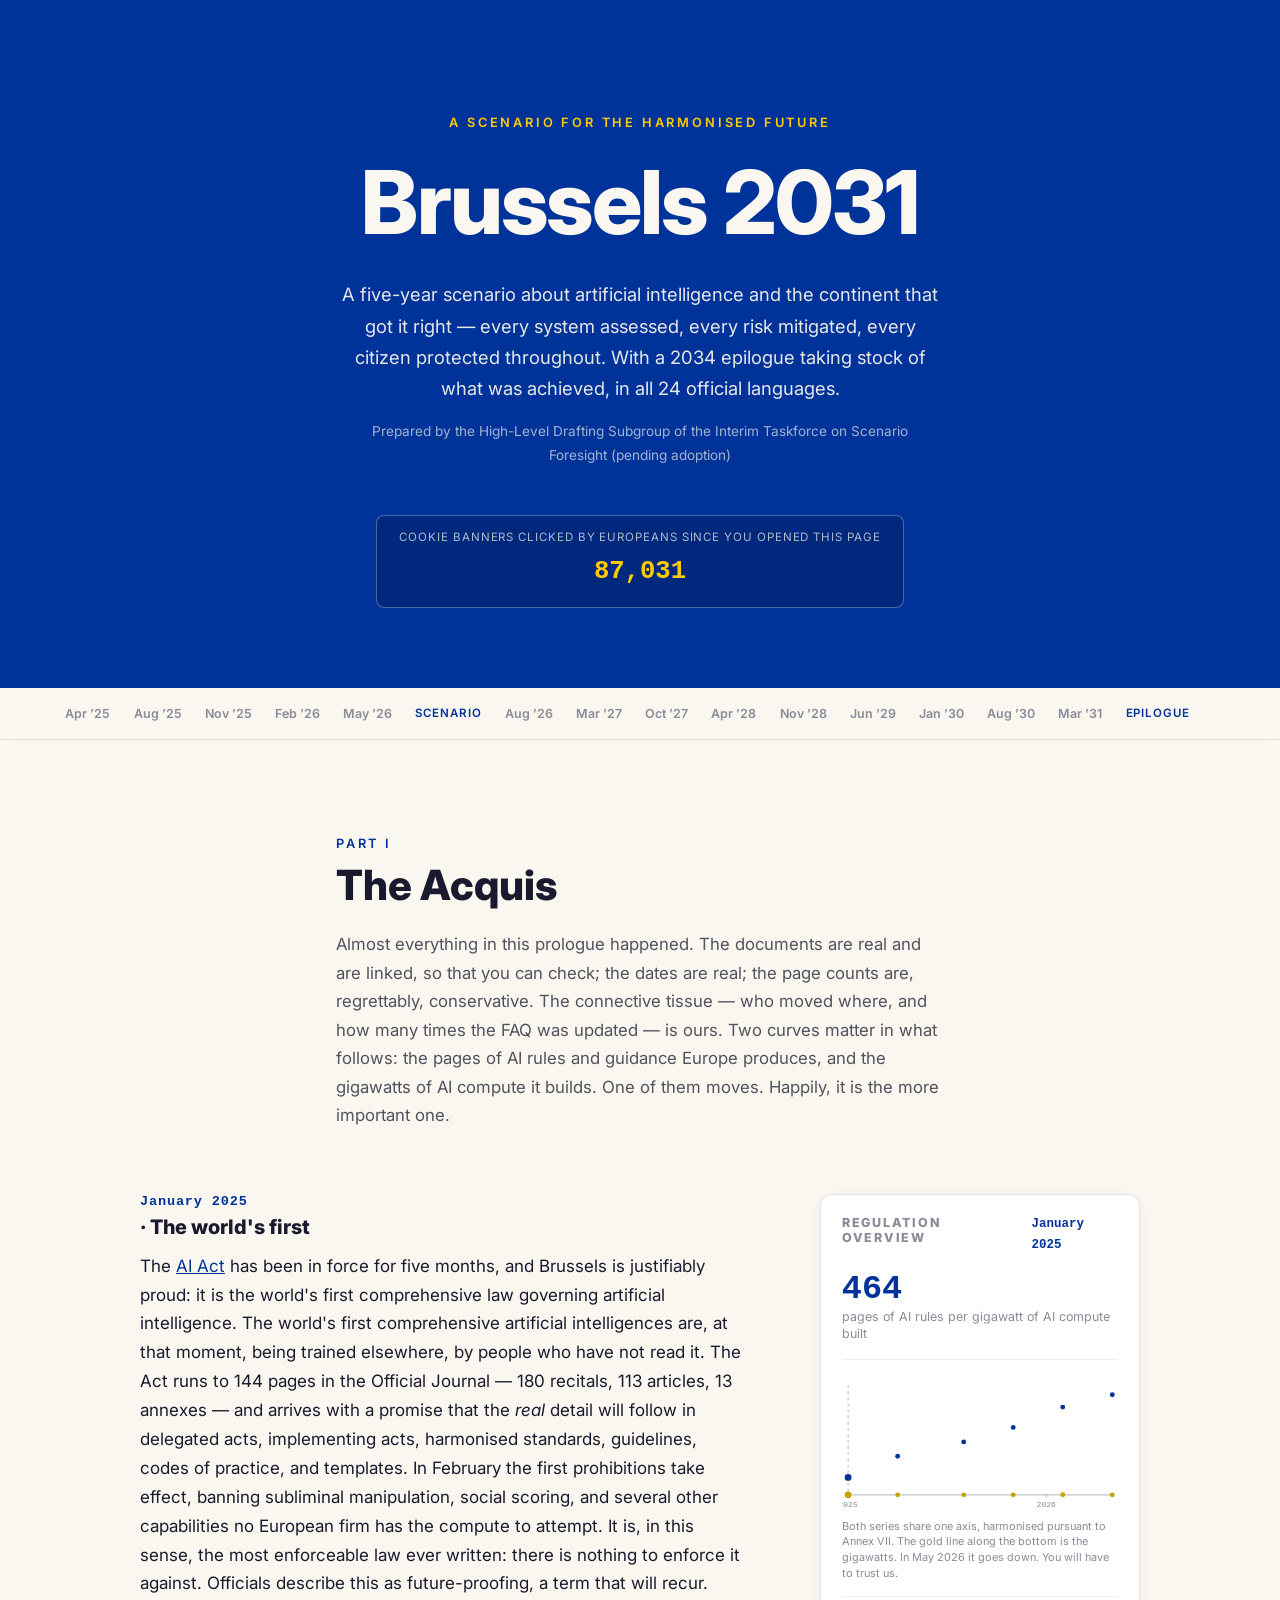
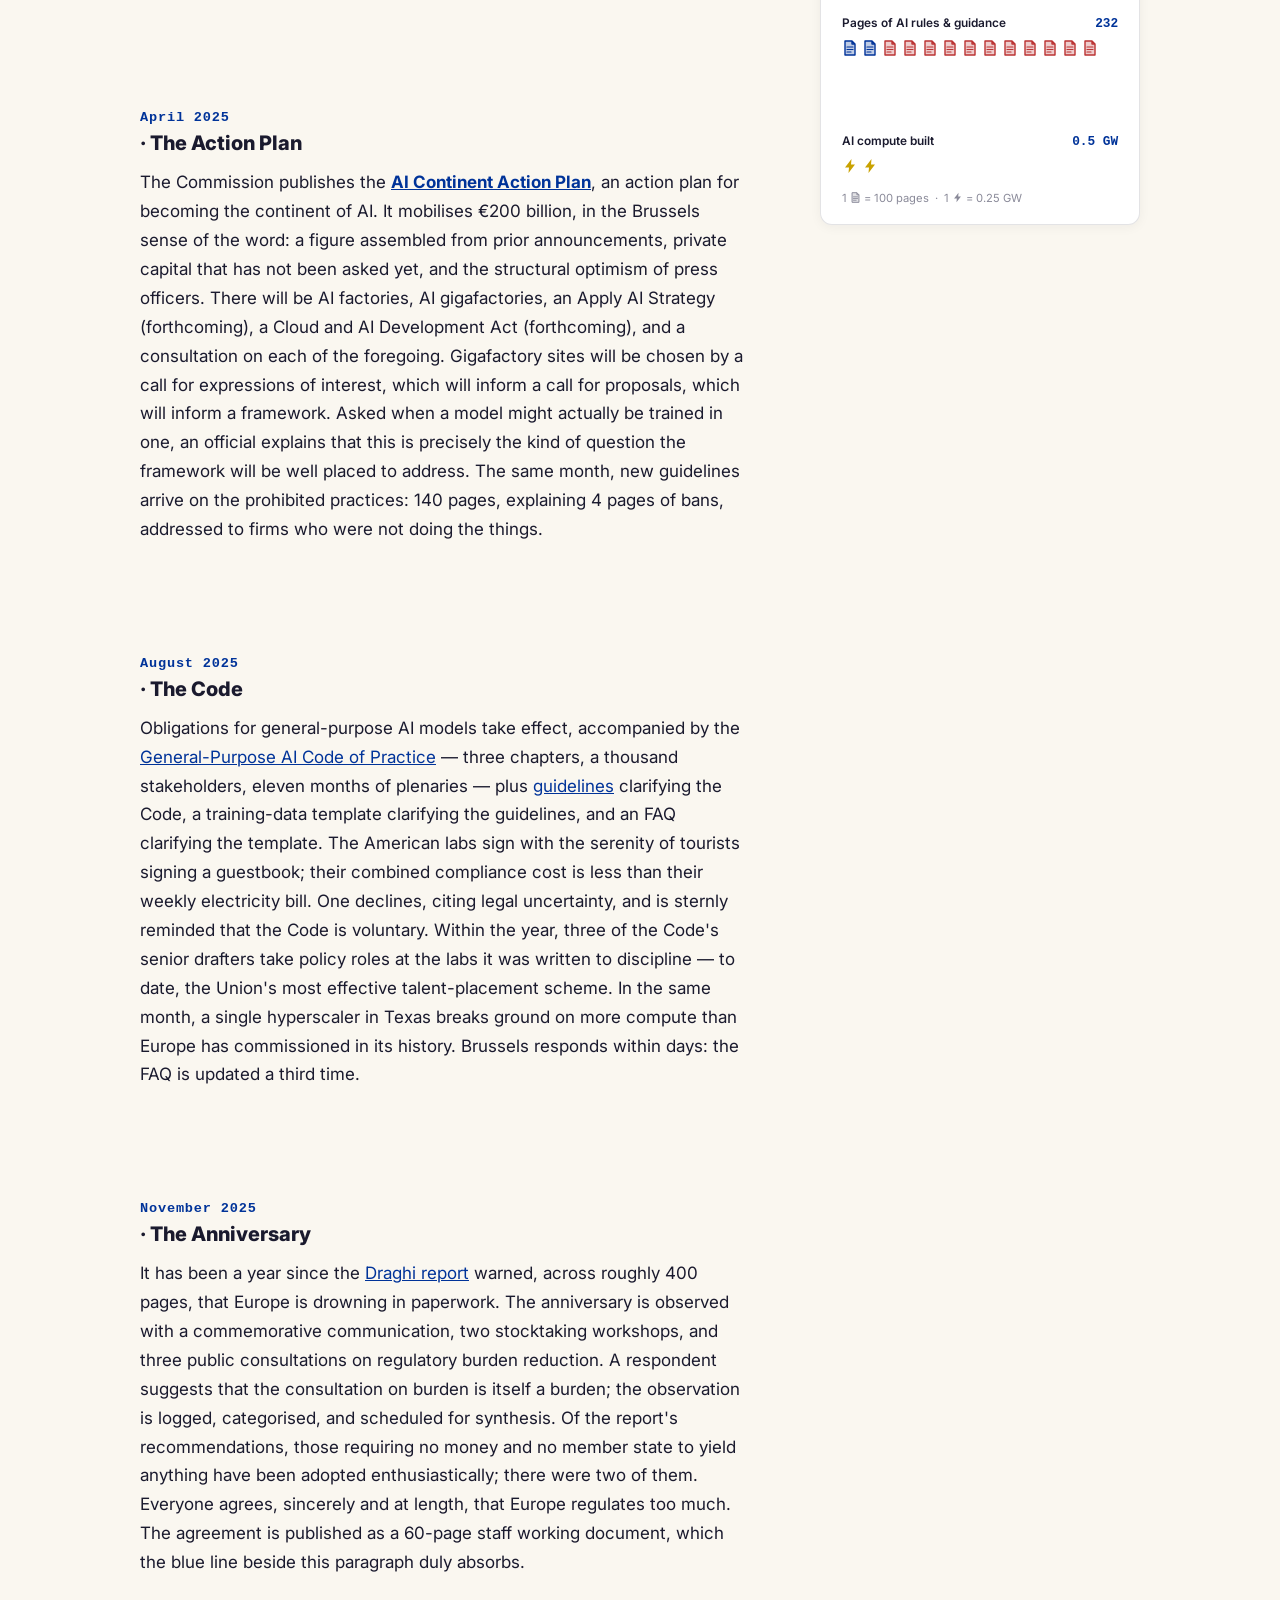
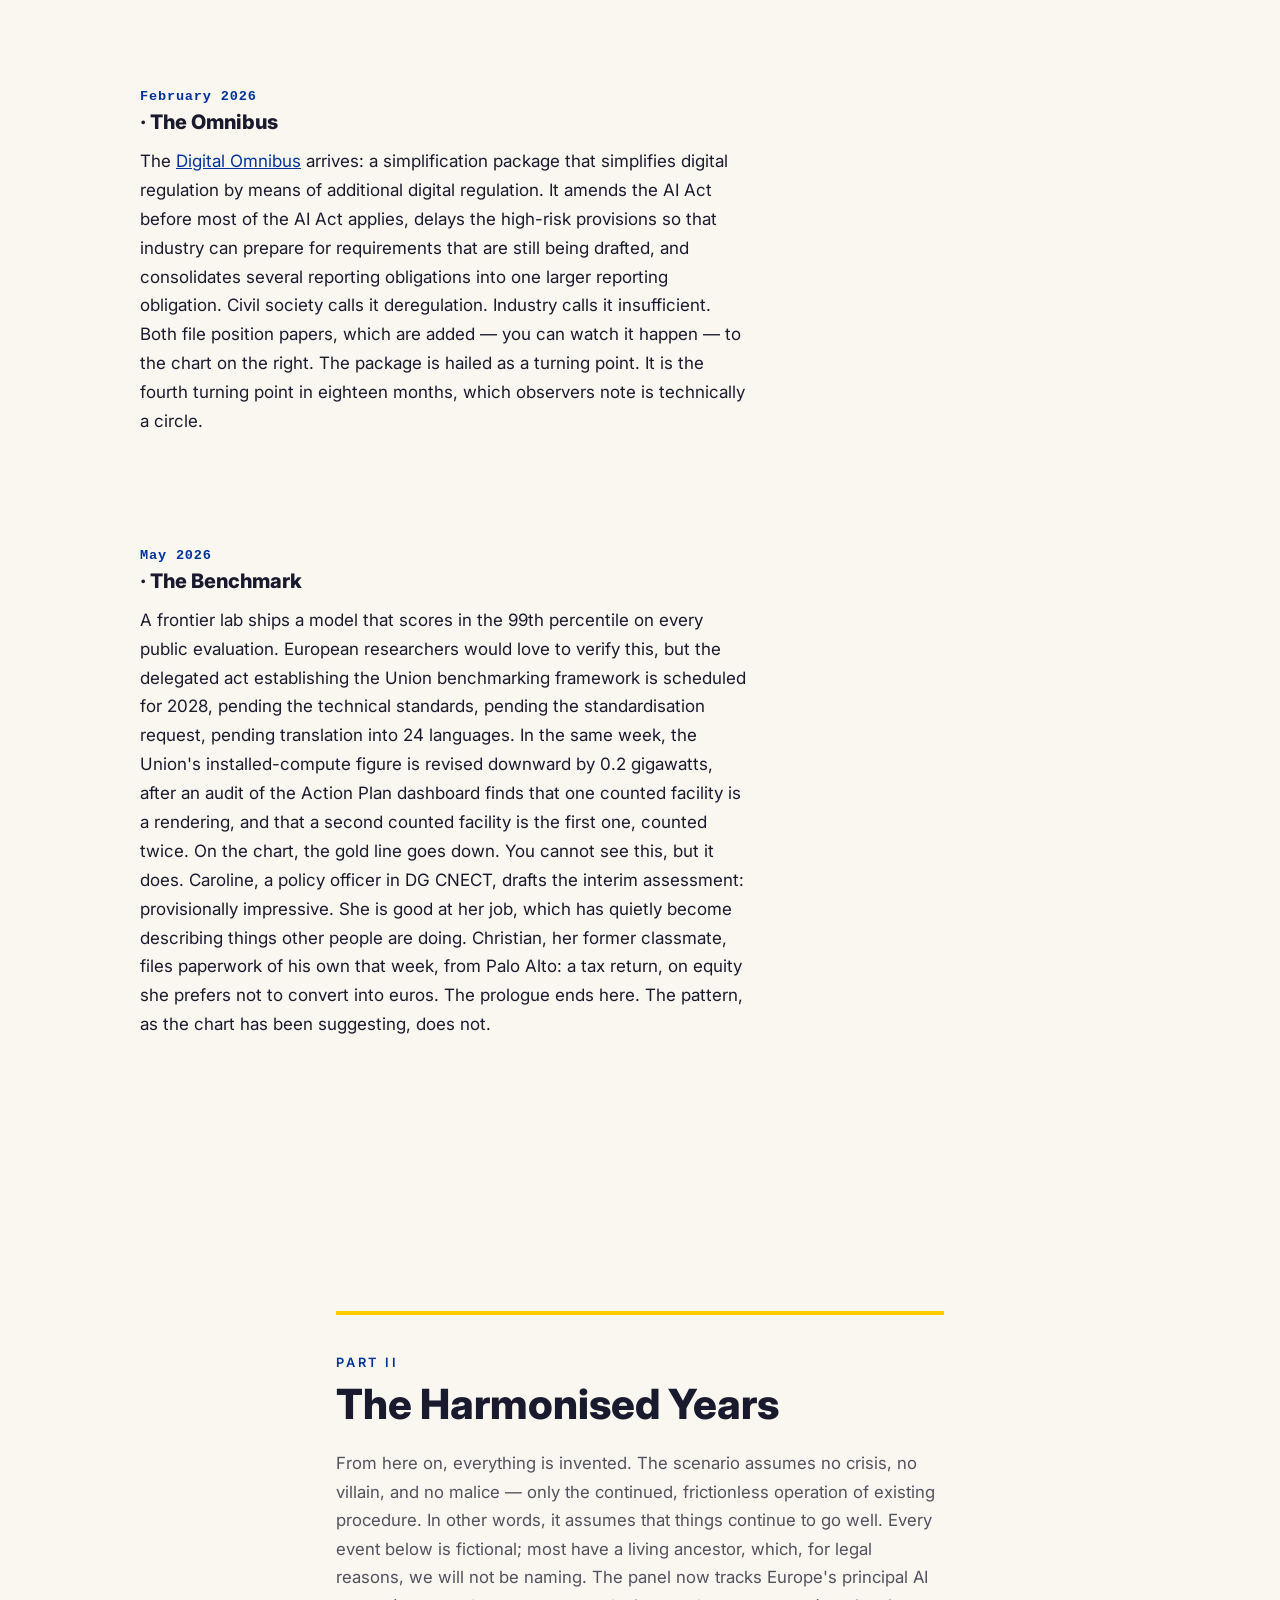
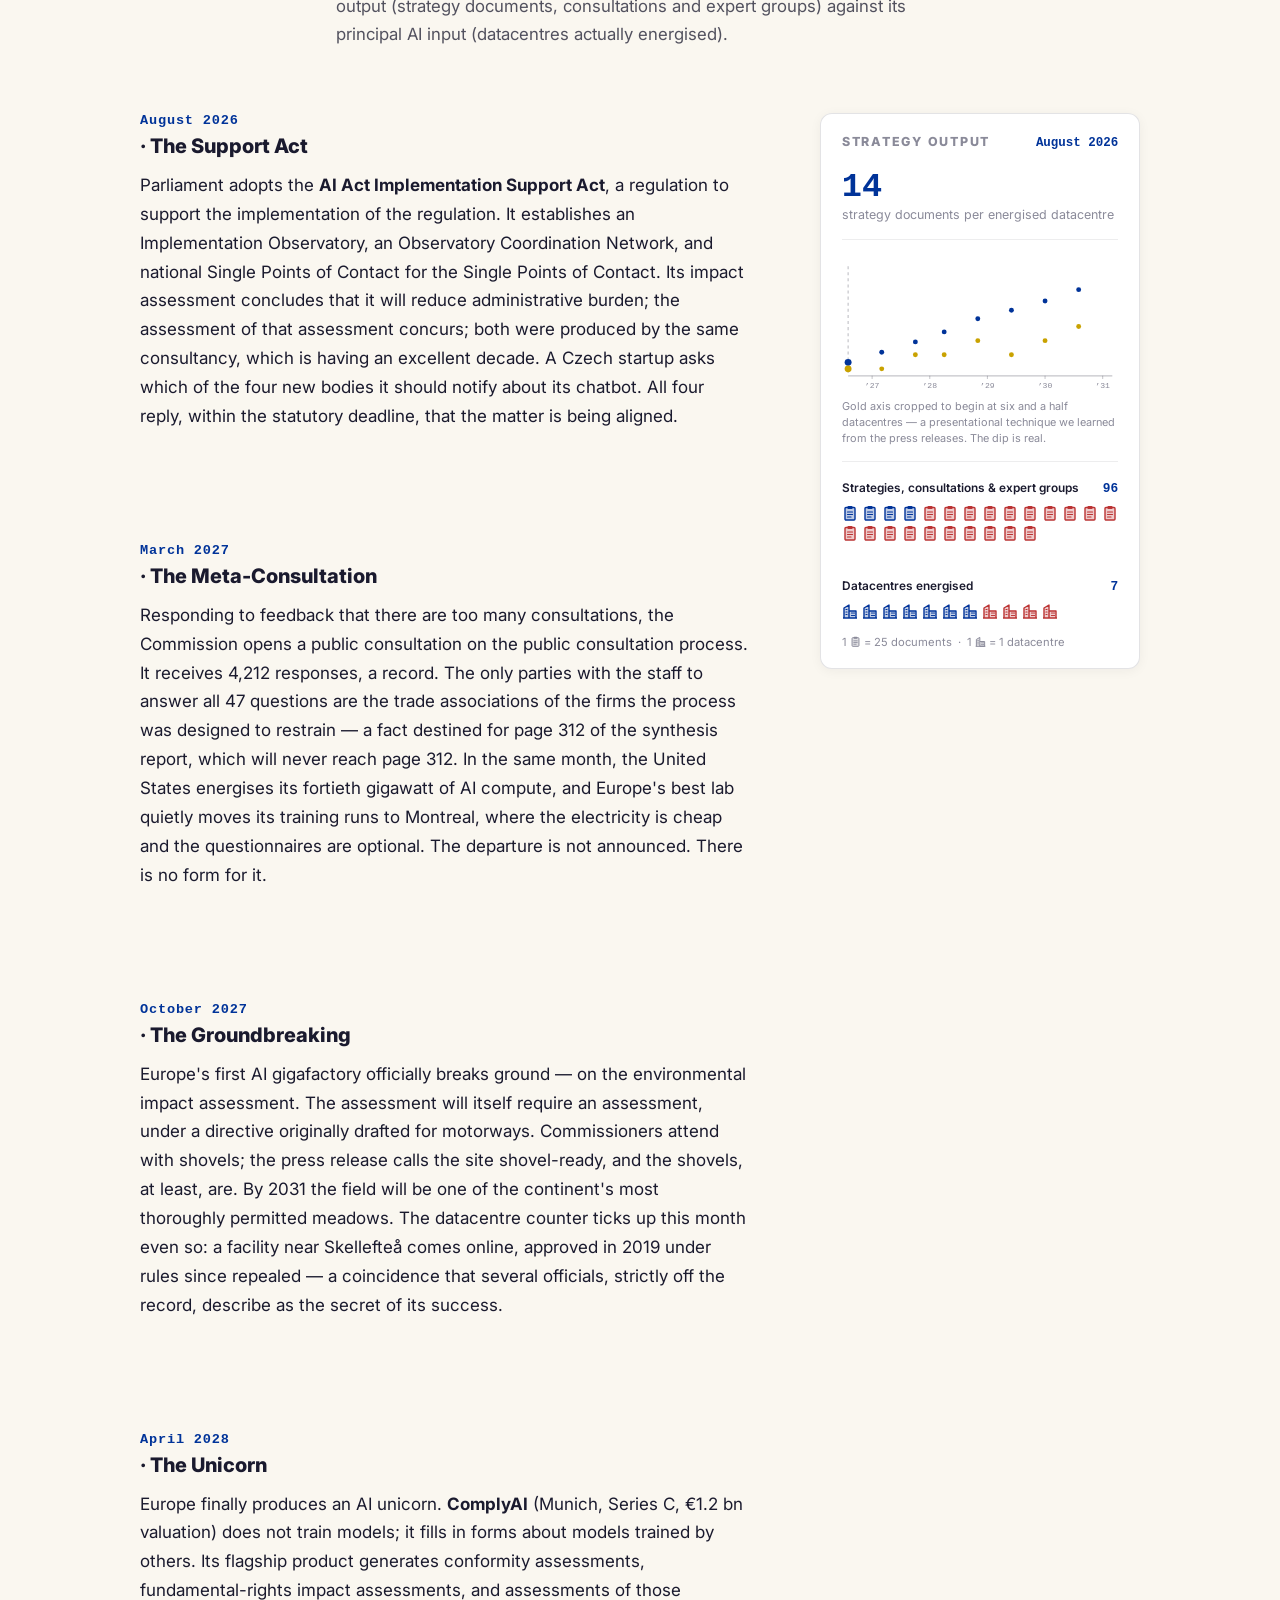
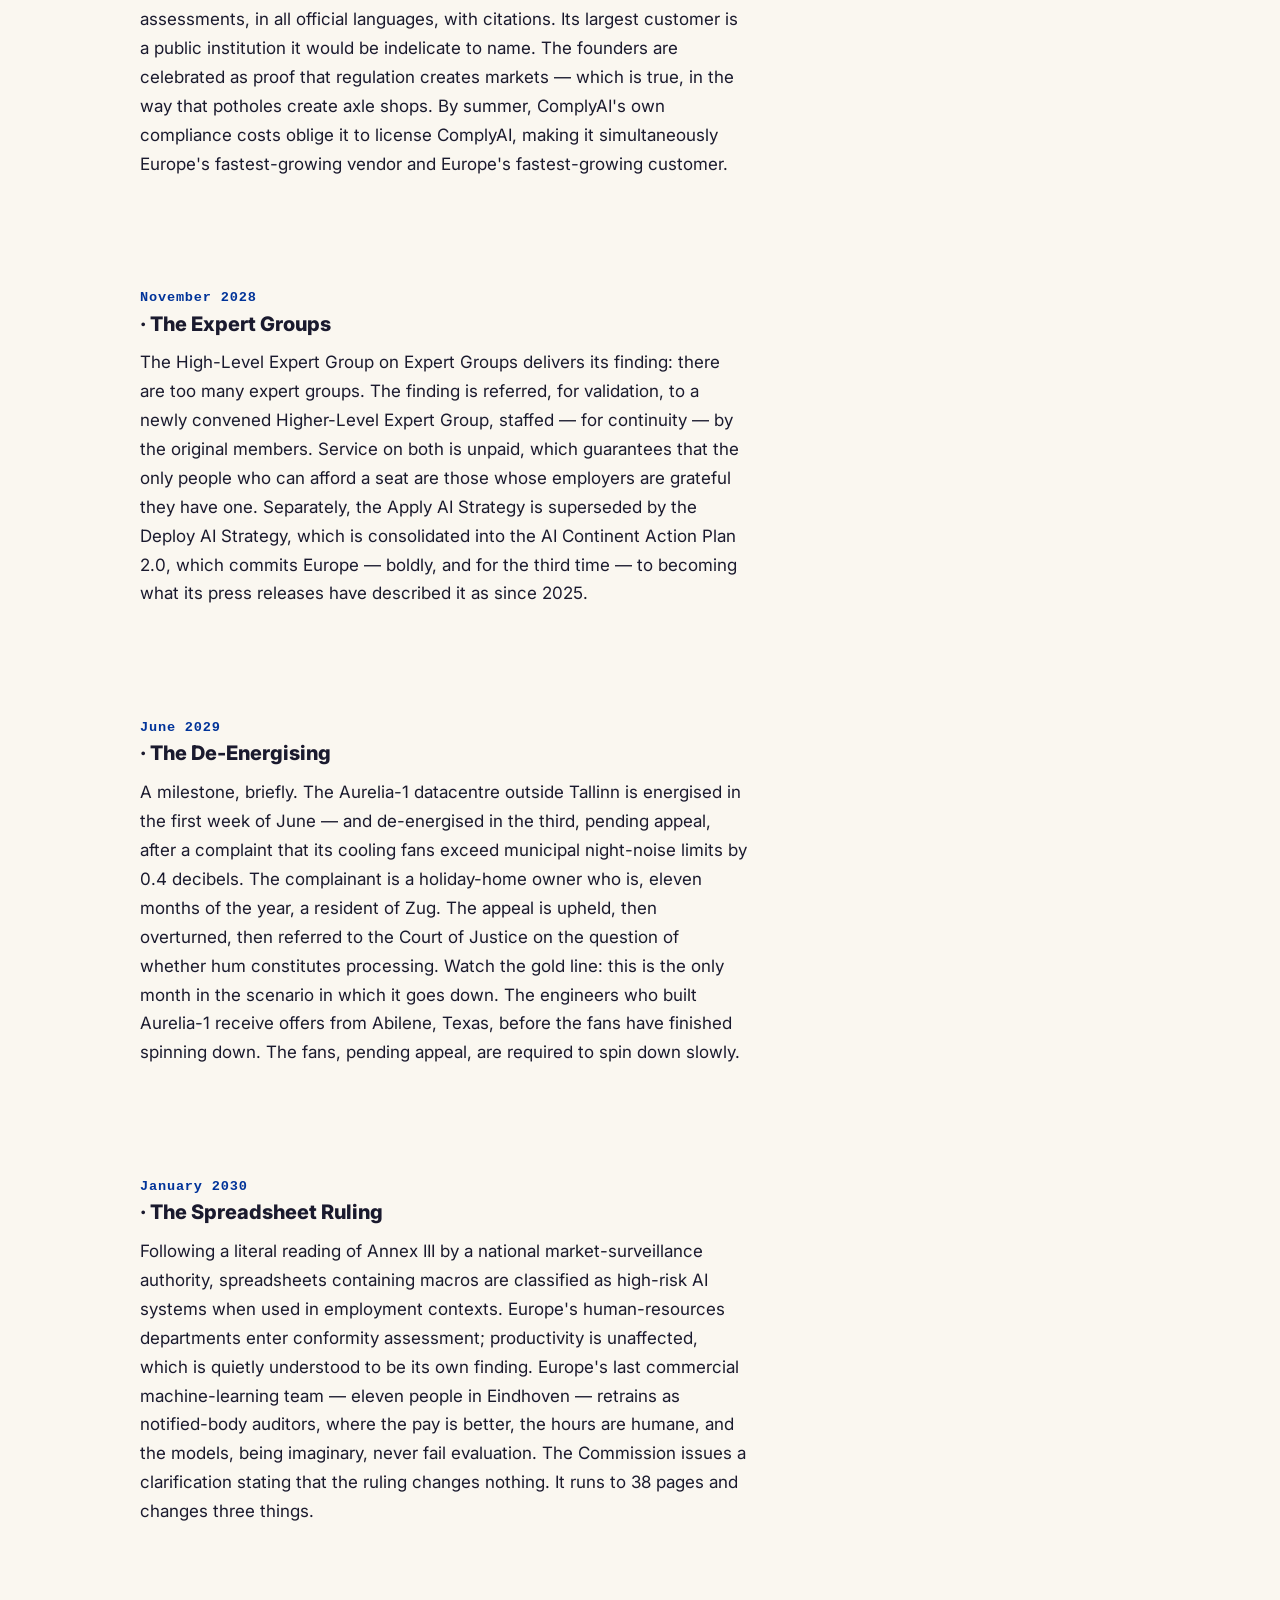
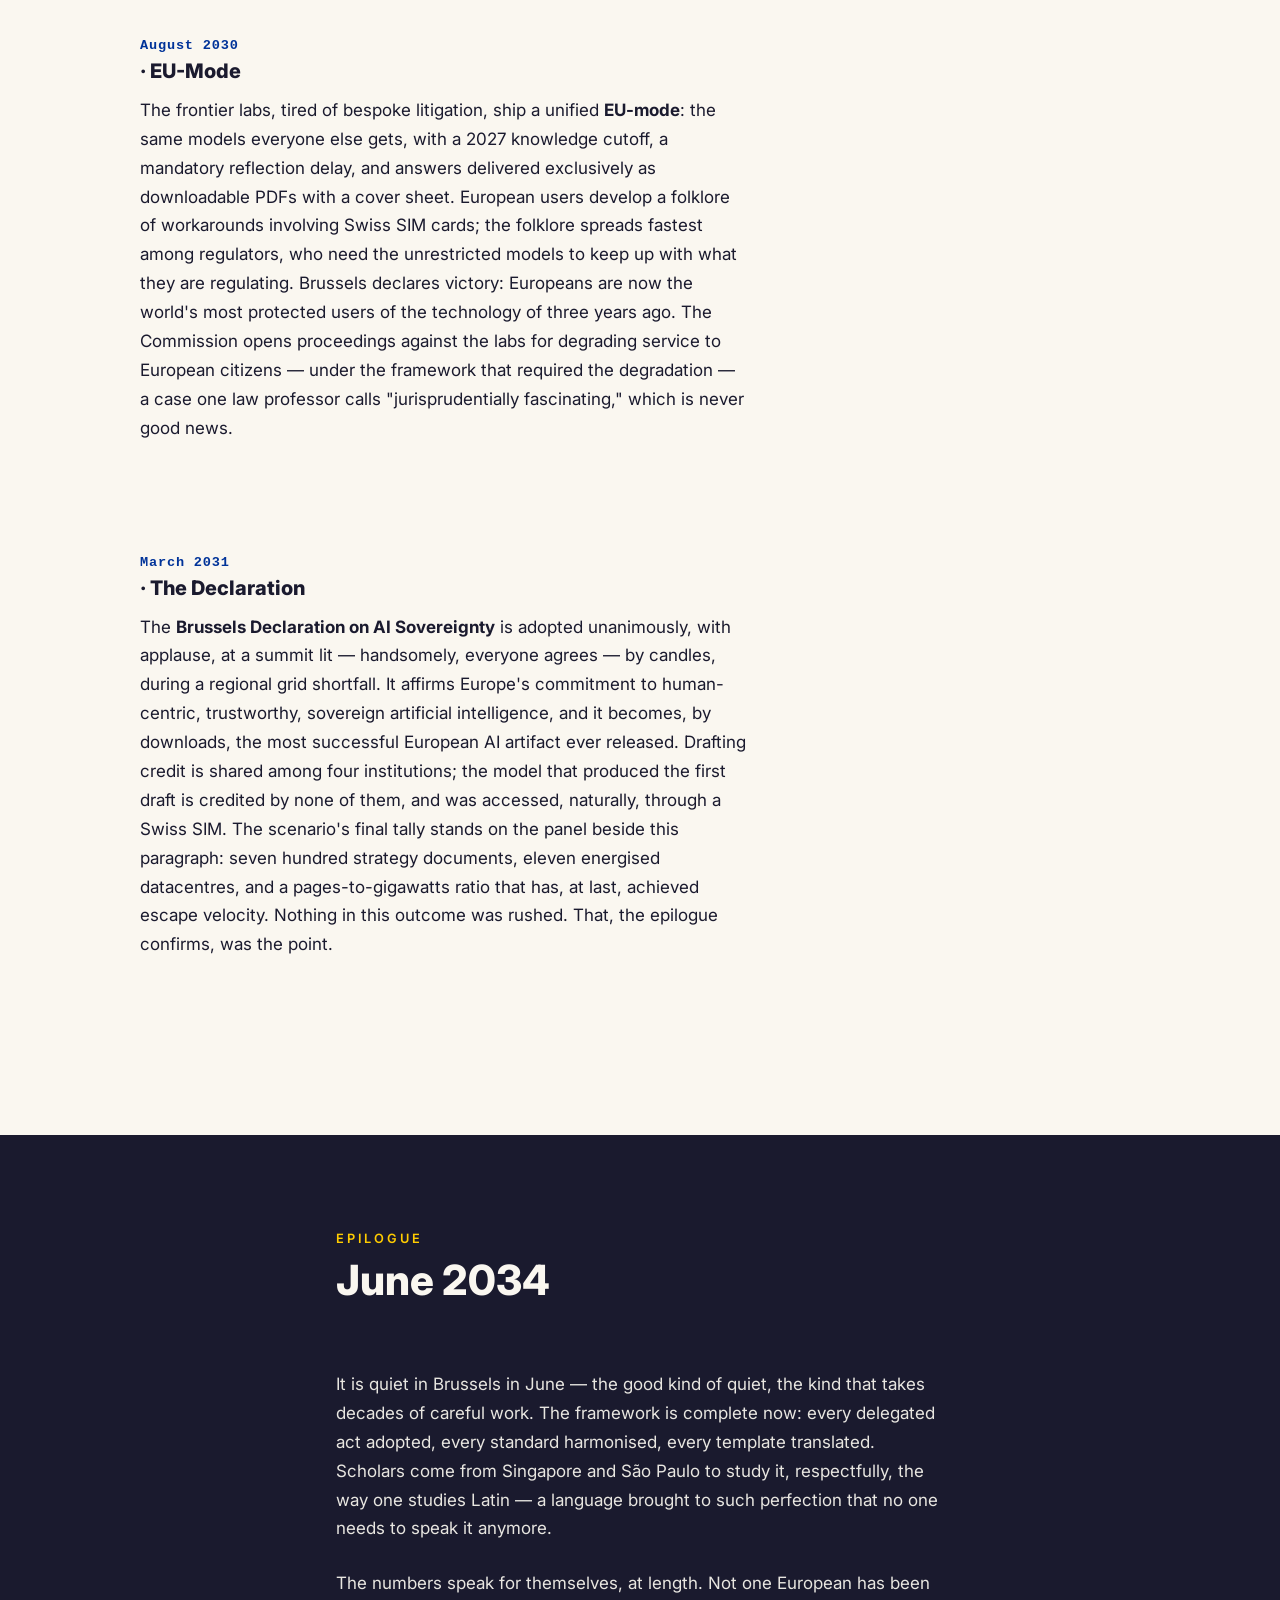
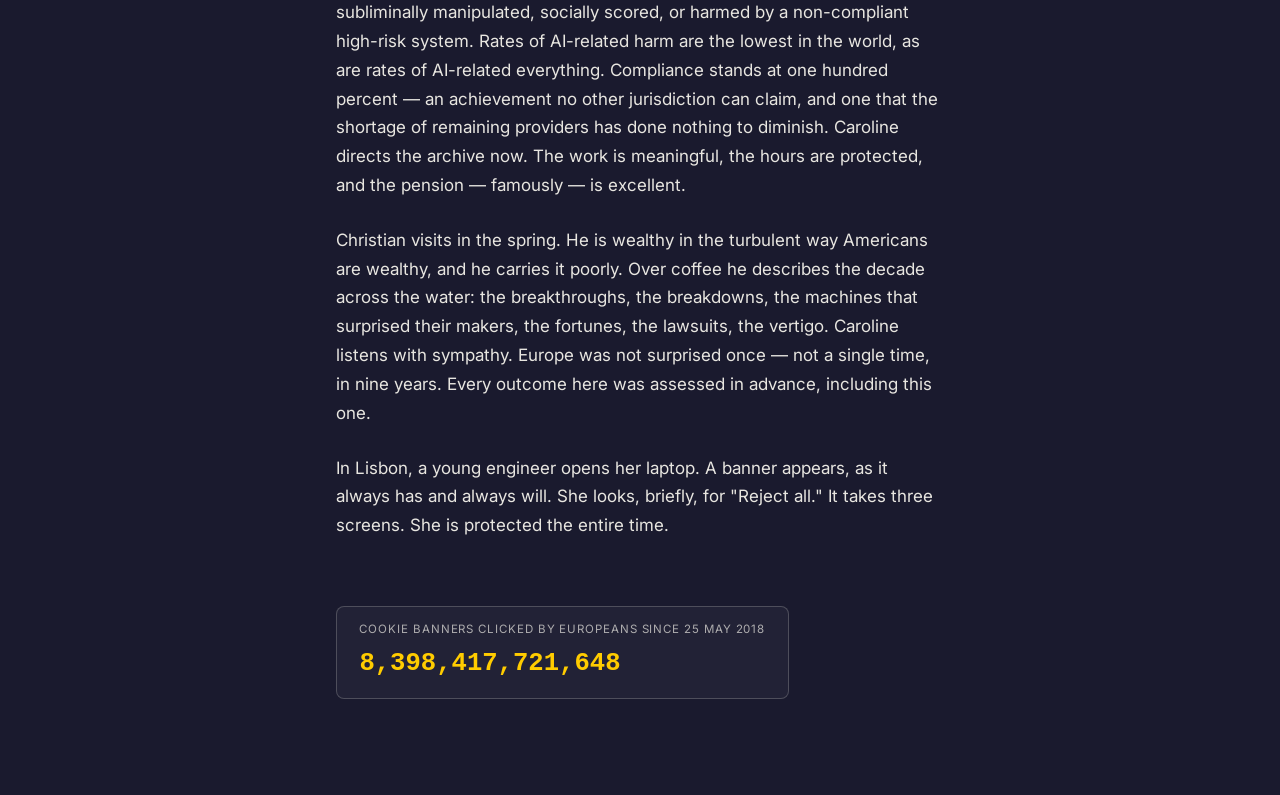
==== index.html @ 76311b8e "Brussels 2031: satirical scrollytelling parody of europe2031.ai Original parody essay with scroll-dr" ====
<!DOCTYPE html>
<html lang="en">
<head>
<meta charset="utf-8">
<meta name="viewport" content="width=device-width, initial-scale=1">
<title>Brussels 2031 — What getting AI thoroughly documented means for us</title>
<meta name="description" content="A five-year scenario in which Europe gets artificial intelligence exactly right. A parody.">
<link rel="preconnect" href="https://fonts.googleapis.com">
<link rel="preconnect" href="https://fonts.gstatic.com" crossorigin>
<link href="https://fonts.googleapis.com/css2?family=Inter:wght@400;600;800&display=swap" rel="stylesheet">
<link rel="stylesheet" href="style.css">
<script defer src="main.js"></script>
</head>
<body>

<!-- ====================== HERO ====================== -->
<header class="hero" id="top">
  <p class="kicker">A scenario for the harmonised future</p>
  <h1>Brussels&nbsp;2031</h1>
  <p class="dek">
    A five-year scenario about artificial intelligence and the continent that got
    it right — every system assessed, every risk mitigated, every citizen protected
    throughout. With a 2034 epilogue taking stock of what was achieved, in all 24
    official languages.
  </p>
  <p class="byline">Prepared by the High-Level Drafting Subgroup of the Interim Taskforce on Scenario Foresight (pending adoption)</p>
  <div class="ticker" role="note">
    <span class="ticker-label">Cookie banners clicked by Europeans since you opened this page</span>
    <span class="ticker-value" id="ticker-live">0</span>
  </div>
</header>

<!-- ====================== CHAPTER NAV ====================== -->
<nav class="chapter-nav" id="chapter-nav" aria-label="Chapters">
  <div class="chapter-nav-inner">
    <a href="#prologue" class="nav-part">Prologue</a>
    <a href="#jan-2025">Jan ’25</a>
    <a href="#apr-2025">Apr ’25</a>
    <a href="#aug-2025">Aug ’25</a>
    <a href="#nov-2025">Nov ’25</a>
    <a href="#feb-2026">Feb ’26</a>
    <a href="#may-2026">May ’26</a>
    <a href="#scenario" class="nav-part">Scenario</a>
    <a href="#aug-2026">Aug ’26</a>
    <a href="#mar-2027">Mar ’27</a>
    <a href="#oct-2027">Oct ’27</a>
    <a href="#apr-2028">Apr ’28</a>
    <a href="#nov-2028">Nov ’28</a>
    <a href="#jun-2029">Jun ’29</a>
    <a href="#jan-2030">Jan ’30</a>
    <a href="#aug-2030">Aug ’30</a>
    <a href="#mar-2031">Mar ’31</a>
    <a href="#epilogue" class="nav-part">Epilogue</a>
  </div>
</nav>

<main>

<!-- ====================== PROLOGUE ====================== -->
<section id="prologue" class="part">
  <header class="part-head">
    <h2><span class="part-num">Part I</span> The Acquis</h2>
    <p class="part-intro">
      Almost everything in this prologue happened. The documents are real and are
      linked, so that you can check; the dates are real; the page counts are,
      regrettably, conservative. The connective tissue — who moved where, and how
      many times the FAQ was updated — is ours. Two curves matter in what follows:
      the pages of AI rules and guidance Europe produces, and the gigawatts of AI
      compute it builds. One of them moves. Happily, it is the more important one.
    </p>
  </header>

  <div class="scrolly">
    <div class="scrolly-text">

      <article class="chapter" id="jan-2025" data-date="2025-01">
        <h3><time datetime="2025-01">January 2025</time> · The world's first</h3>
        <p>
          The <a href="https://eur-lex.europa.eu/eli/reg/2024/1689/oj/eng">AI Act</a>
          has been in force for five months, and Brussels is justifiably
          proud: it is the world's first comprehensive law governing artificial
          intelligence. The world's first comprehensive artificial intelligences are,
          at that moment, being trained elsewhere, by people who have not read it.
          The Act runs to 144 pages in the Official Journal — 180 recitals,
          113 articles, 13 annexes — and arrives with a promise that the
          <em>real</em> detail will follow in delegated acts, implementing acts,
          harmonised standards, guidelines, codes of practice, and templates. In
          February the first prohibitions take effect, banning subliminal
          manipulation, social scoring, and several other capabilities no European
          firm has the compute to attempt. It is, in this sense, the most enforceable
          law ever written: there is nothing to enforce it against. Officials
          describe this as future-proofing, a term that will recur.
        </p>
      </article>

      <article class="chapter" id="apr-2025" data-date="2025-04">
        <h3><time datetime="2025-04">April 2025</time> · The Action Plan</h3>
        <p>
          The Commission publishes the
          <strong><a href="https://commission.europa.eu/topics/competitiveness/ai-continent_en">AI Continent Action Plan</a></strong>,
          an action plan for becoming the continent of AI. It mobilises €200 billion,
          in the Brussels sense of the word: a figure assembled from prior
          announcements, private capital that has not been asked yet, and the
          structural optimism of press officers. There will be AI factories, AI
          gigafactories, an Apply AI Strategy (forthcoming), a Cloud and AI
          Development Act (forthcoming), and a consultation on each of the foregoing.
          Gigafactory sites will be chosen by a call for expressions of interest,
          which will inform a call for proposals, which will inform a framework.
          Asked when a model might actually be trained in one, an official explains
          that this is precisely the kind of question the framework will be well
          placed to address. The same month, new guidelines arrive on the prohibited
          practices: 140 pages, explaining 4 pages of bans, addressed to firms who
          were not doing the things.
        </p>
      </article>

      <article class="chapter" id="aug-2025" data-date="2025-08">
        <h3><time datetime="2025-08">August 2025</time> · The Code</h3>
        <p>
          Obligations for general-purpose AI models take effect, accompanied by the
          <a href="https://digital-strategy.ec.europa.eu/en/policies/contents-code-gpai">General-Purpose AI Code of Practice</a>
          — three chapters, a thousand stakeholders, eleven months of plenaries —
          plus <a href="https://digital-strategy.ec.europa.eu/en/policies/guidelines-gpai-providers">guidelines</a>
          clarifying the Code, a training-data template clarifying the guidelines,
          and an FAQ clarifying the template. The American labs sign with the serenity of
          tourists signing a guestbook; their combined compliance cost is less than
          their weekly electricity bill. One declines, citing legal uncertainty, and
          is sternly reminded that the Code is voluntary. Within the year, three of
          the Code's senior drafters take policy roles at the labs it was written to
          discipline — to date, the Union's most effective talent-placement scheme.
          In the same month, a single hyperscaler in Texas breaks ground on more
          compute than Europe has commissioned in its history. Brussels responds
          within days: the FAQ is updated a third time.
        </p>
      </article>

      <article class="chapter" id="nov-2025" data-date="2025-11">
        <h3><time datetime="2025-11">November 2025</time> · The Anniversary</h3>
        <p>
          It has been a year since the
          <a href="https://commission.europa.eu/topics/competitiveness/draghi-report_en">Draghi report</a>
          warned, across roughly 400 pages, that Europe is drowning in paperwork. The anniversary is observed
          with a commemorative communication, two stocktaking workshops, and three
          public consultations on regulatory burden reduction. A respondent suggests
          that the consultation on burden is itself a burden; the observation is
          logged, categorised, and scheduled for synthesis. Of the report's
          recommendations, those requiring no money and no member state to yield
          anything have been adopted enthusiastically; there were two of them.
          Everyone agrees, sincerely and at length, that Europe regulates too much.
          The agreement is published as a 60-page staff working document, which the
          blue line beside this paragraph duly absorbs.
        </p>
      </article>

      <article class="chapter" id="feb-2026" data-date="2026-02">
        <h3><time datetime="2026-02">February 2026</time> · The Omnibus</h3>
        <p>
          The <a href="https://www.europarl.europa.eu/legislative-train/package-digital-package/file-digital-omnibus-on-ai">Digital Omnibus</a>
          arrives: a simplification package that simplifies digital regulation by
          means of additional digital regulation. It amends the
          AI Act before most of the AI Act applies, delays the high-risk provisions
          so that industry can prepare for requirements that are still being drafted,
          and consolidates several reporting obligations into one larger reporting
          obligation. Civil society calls it deregulation. Industry calls it
          insufficient. Both file position papers, which are added — you can watch
          it happen — to the chart on the right. The package is hailed as a turning
          point. It is the fourth turning point in eighteen months, which observers
          note is technically a circle.
        </p>
      </article>

      <article class="chapter" id="may-2026" data-date="2026-05">
        <h3><time datetime="2026-05">May 2026</time> · The Benchmark</h3>
        <p>
          A frontier lab ships a model that scores in the 99th percentile on every
          public evaluation. European researchers would love to verify this, but the
          delegated act establishing the Union benchmarking framework is scheduled
          for 2028, pending the technical standards, pending the standardisation
          request, pending translation into 24 languages. In the same week, the
          Union's installed-compute figure is revised downward by 0.2 gigawatts,
          after an audit of the Action Plan dashboard finds that one counted
          facility is a rendering, and that a second counted facility is the first
          one, counted twice. On the chart, the gold line goes down. You cannot see
          this, but it does. Caroline, a policy officer in DG CNECT, drafts the
          interim assessment: provisionally impressive. She is good at her job,
          which has quietly become describing things other people are doing.
          Christian, her former classmate, files paperwork of his own that week,
          from Palo Alto: a tax return, on equity she prefers not to convert into
          euros. The prologue ends here. The pattern, as the chart has been
          suggesting, does not.
        </p>
      </article>

    </div>

    <aside class="panel" id="panel-prologue" aria-label="Regulation overview chart">
      <div class="panel-head">
        <h4>Regulation overview</h4>
        <span class="panel-period" id="p1-period">January 2025</span>
      </div>
      <div class="panel-stat">
        <span class="stat-num" id="p1-stat">464</span>
        <span class="stat-label">pages of AI rules per gigawatt of AI compute built</span>
      </div>
      <div class="panel-chart">
        <svg id="p1-chart" viewBox="0 0 272 132" role="img" aria-label="Line chart: pages of AI rules rise steeply over time; gigawatts of compute, plotted on the same axis, never visibly leave it, including in May 2026, when they go down"></svg>
        <p class="chart-note">Both series share one axis, harmonised pursuant to Annex&nbsp;VII. The gold line along the bottom is the gigawatts. In May 2026 it goes down. You will have to trust us.</p>
      </div>
      <div class="panel-row">
        <div class="row-head">
          <span class="row-label">Pages of AI rules &amp; guidance</span>
          <span class="row-value" id="p1-val-pages">232</span>
        </div>
        <div class="icon-grid grid-docs" id="p1-grid-pages" aria-hidden="true"></div>
      </div>
      <div class="panel-row">
        <div class="row-head">
          <span class="row-label">AI compute built</span>
          <span class="row-value" id="p1-val-gw">0.5 GW</span>
        </div>
        <div class="icon-grid grid-bolts" id="p1-grid-gw" aria-hidden="true"></div>
      </div>
      <p class="panel-legend">1 <svg class="legend-icon" viewBox="0 0 16 16"><use href="#icon-doc"/></svg> = 100 pages&ensp;·&ensp;1 <svg class="legend-icon" viewBox="0 0 16 16"><use href="#icon-bolt"/></svg> = 0.25 GW</p>
    </aside>
  </div>
</section>

<!-- ====================== SCENARIO ====================== -->
<section id="scenario" class="part part-scenario">
  <header class="part-head branch-head">
    <h2><span class="part-num">Part II</span> The Harmonised Years</h2>
    <p class="part-intro">
      From here on, everything is invented. The scenario assumes no crisis, no
      villain, and no malice — only the continued, frictionless operation of
      existing procedure. In other words, it assumes that things continue to go
      well. Every event below is fictional; most have a living
      ancestor, which, for legal reasons, we will not be naming. The panel now
      tracks Europe's principal AI output (strategy documents, consultations and
      expert groups) against its principal AI input (datacentres actually energised).
    </p>
  </header>

  <div class="scrolly">
    <div class="scrolly-text">

      <article class="chapter" id="aug-2026" data-date="2026-08">
        <h3><time datetime="2026-08">August 2026</time> · The Support Act</h3>
        <p>
          Parliament adopts the <strong>AI Act Implementation Support Act</strong>,
          a regulation to support the implementation of the regulation. It
          establishes an Implementation Observatory, an Observatory Coordination
          Network, and national Single Points of Contact for the Single Points of
          Contact. Its impact assessment concludes that it will reduce
          administrative burden; the assessment of that assessment concurs; both
          were produced by the same consultancy, which is having an excellent
          decade. A Czech startup asks which of the four new bodies it should
          notify about its chatbot. All four reply, within the statutory deadline,
          that the matter is being aligned.
        </p>
      </article>

      <article class="chapter" id="mar-2027" data-date="2027-03">
        <h3><time datetime="2027-03">March 2027</time> · The Meta-Consultation</h3>
        <p>
          Responding to feedback that there are too many consultations, the
          Commission opens a public consultation on the public consultation process.
          It receives 4,212 responses, a record. The only parties with the staff to
          answer all 47 questions are the trade associations of the firms the
          process was designed to restrain — a fact destined for page 312 of the
          synthesis report, which will never reach page 312. In the same month, the
          United States energises its fortieth gigawatt of AI compute, and Europe's
          best lab quietly moves its training runs to Montreal, where the
          electricity is cheap and the questionnaires are optional. The departure is
          not announced. There is no form for it.
        </p>
      </article>

      <article class="chapter" id="oct-2027" data-date="2027-10">
        <h3><time datetime="2027-10">October 2027</time> · The Groundbreaking</h3>
        <p>
          Europe's first AI gigafactory officially breaks ground — on the
          environmental impact assessment. The assessment will itself require an
          assessment, under a directive originally drafted for motorways.
          Commissioners attend with shovels; the press release calls the site
          shovel-ready, and the shovels, at least, are. By 2031 the field will be
          one of the continent's most thoroughly permitted meadows. The datacentre
          counter ticks up this month even so: a facility near Skellefteå comes
          online, approved in 2019 under rules since repealed — a coincidence that
          several officials, strictly off the record, describe as the secret of
          its success.
        </p>
      </article>

      <article class="chapter" id="apr-2028" data-date="2028-04">
        <h3><time datetime="2028-04">April 2028</time> · The Unicorn</h3>
        <p>
          Europe finally produces an AI unicorn. <strong>ComplyAI</strong> (Munich,
          Series C, €1.2&nbsp;bn valuation) does not train models; it fills in forms
          about models trained by others. Its flagship product generates conformity
          assessments, fundamental-rights impact assessments, and assessments of
          those assessments, in all official languages, with citations. Its largest
          customer is a public institution it would be indelicate to name. The
          founders are celebrated as proof that regulation creates markets — which
          is true, in the way that potholes create axle shops. By summer, ComplyAI's
          own compliance costs oblige it to license ComplyAI, making it
          simultaneously Europe's fastest-growing vendor and Europe's
          fastest-growing customer.
        </p>
      </article>

      <article class="chapter" id="nov-2028" data-date="2028-11">
        <h3><time datetime="2028-11">November 2028</time> · The Expert Groups</h3>
        <p>
          The High-Level Expert Group on Expert Groups delivers its finding: there
          are too many expert groups. The finding is referred, for validation, to a
          newly convened Higher-Level Expert Group, staffed — for continuity — by
          the original members. Service on both is unpaid, which guarantees that the
          only people who can afford a seat are those whose employers are grateful
          they have one. Separately, the Apply AI Strategy is superseded by the
          Deploy AI Strategy, which is consolidated into the AI Continent Action
          Plan 2.0, which commits Europe — boldly, and for the third time — to
          becoming what its press releases have described it as since 2025.
        </p>
      </article>

      <article class="chapter" id="jun-2029" data-date="2029-06">
        <h3><time datetime="2029-06">June 2029</time> · The De-Energising</h3>
        <p>
          A milestone, briefly. The Aurelia-1 datacentre outside Tallinn is
          energised in the first week of June — and de-energised in the third,
          pending appeal, after a complaint that its cooling fans exceed municipal
          night-noise limits by 0.4 decibels. The complainant is a holiday-home
          owner who is, eleven months of the year, a resident of Zug. The appeal is
          upheld, then overturned, then referred to the Court of Justice on the
          question of whether hum constitutes processing. Watch the gold line: this
          is the only month in the scenario in which it goes down. The engineers who
          built Aurelia-1 receive offers from Abilene, Texas, before the fans have
          finished spinning down. The fans, pending appeal, are required to spin
          down slowly.
        </p>
      </article>

      <article class="chapter" id="jan-2030" data-date="2030-01">
        <h3><time datetime="2030-01">January 2030</time> · The Spreadsheet Ruling</h3>
        <p>
          Following a literal reading of Annex III by a national market-surveillance
          authority, spreadsheets containing macros are classified as high-risk AI
          systems when used in employment contexts. Europe's human-resources
          departments enter conformity assessment; productivity is unaffected, which
          is quietly understood to be its own finding. Europe's last commercial
          machine-learning team — eleven people in Eindhoven — retrains as
          notified-body auditors, where the pay is better, the hours are humane, and
          the models, being imaginary, never fail evaluation. The Commission issues
          a clarification stating that the ruling changes nothing. It runs to 38
          pages and changes three things.
        </p>
      </article>

      <article class="chapter" id="aug-2030" data-date="2030-08">
        <h3><time datetime="2030-08">August 2030</time> · EU-Mode</h3>
        <p>
          The frontier labs, tired of bespoke litigation, ship a unified
          <strong>EU-mode</strong>: the same models everyone else gets, with a 2027
          knowledge cutoff, a mandatory reflection delay, and answers delivered
          exclusively as downloadable PDFs with a cover sheet. European users
          develop a folklore of workarounds involving Swiss SIM cards; the folklore
          spreads fastest among regulators, who need the unrestricted models to keep
          up with what they are regulating. Brussels declares victory: Europeans
          are now the world's most protected users of the technology of three
          years ago. The Commission opens proceedings against the labs for
          degrading service to European citizens — under the framework that required
          the degradation — a case one law professor calls "jurisprudentially
          fascinating," which is never good news.
        </p>
      </article>

      <article class="chapter" id="mar-2031" data-date="2031-03">
        <h3><time datetime="2031-03">March 2031</time> · The Declaration</h3>
        <p>
          The <strong>Brussels Declaration on AI Sovereignty</strong> is adopted
          unanimously, with applause, at a summit lit — handsomely, everyone
          agrees — by candles, during a regional grid shortfall. It affirms Europe's
          commitment to human-centric, trustworthy, sovereign artificial
          intelligence, and it becomes, by downloads, the most successful European
          AI artifact ever released. Drafting credit is shared among four
          institutions; the model that produced the first draft is credited by none
          of them, and was accessed, naturally, through a Swiss SIM. The scenario's
          final tally stands on the panel beside this paragraph: seven hundred
          strategy documents, eleven energised datacentres, and a
          pages-to-gigawatts ratio that has, at last, achieved escape velocity.
          Nothing in this outcome was rushed. That, the epilogue confirms, was
          the point.
        </p>
      </article>

    </div>

    <aside class="panel" id="panel-scenario" aria-label="Strategy output chart">
      <div class="panel-head">
        <h4>Strategy output</h4>
        <span class="panel-period" id="p2-period">August 2026</span>
      </div>
      <div class="panel-stat">
        <span class="stat-num" id="p2-stat">14</span>
        <span class="stat-label">strategy documents per energised datacentre</span>
      </div>
      <div class="panel-chart">
        <svg id="p2-chart" viewBox="0 0 272 132" role="img" aria-label="Line chart: strategy documents climb steadily; datacentres energised crawl along the bottom, briefly dipping in June 2029"></svg>
        <p class="chart-note">Gold axis cropped to begin at six and a half datacentres — a presentational technique we learned from the press releases. The dip is real.</p>
      </div>
      <div class="panel-row">
        <div class="row-head">
          <span class="row-label">Strategies, consultations &amp; expert groups</span>
          <span class="row-value" id="p2-val-papers">96</span>
        </div>
        <div class="icon-grid grid-papers" id="p2-grid-papers" aria-hidden="true"></div>
      </div>
      <div class="panel-row">
        <div class="row-head">
          <span class="row-label">Datacentres energised</span>
          <span class="row-value" id="p2-val-dc">7</span>
        </div>
        <div class="icon-grid grid-dcs" id="p2-grid-dc" aria-hidden="true"></div>
      </div>
      <p class="panel-legend">1 <svg class="legend-icon" viewBox="0 0 16 16"><use href="#icon-clipboard"/></svg> = 25 documents&ensp;·&ensp;1 <svg class="legend-icon" viewBox="0 0 16 16"><use href="#icon-building"/></svg> = 1 datacentre</p>
    </aside>
  </div>
</section>

<!-- ====================== EPILOGUE ====================== -->
<section id="epilogue" class="part part-epilogue">
  <header class="part-head">
    <h2><span class="part-num">Epilogue</span> June 2034</h2>
  </header>
  <div class="epilogue-body">
    <p>
      It is quiet in Brussels in June — the good kind of quiet, the kind that takes
      decades of careful work. The framework is complete now: every delegated act
      adopted, every standard harmonised, every template translated. Scholars come
      from Singapore and São Paulo to study it, respectfully, the way one studies
      Latin — a language brought to such perfection that no one needs to speak
      it anymore.
    </p>
    <p>
      The numbers speak for themselves, at length. Not one European has been
      subliminally manipulated, socially scored, or harmed by a non-compliant
      high-risk system. Rates of AI-related harm are the lowest in the world, as
      are rates of AI-related everything. Compliance stands at one hundred
      percent — an achievement no other jurisdiction can claim, and one that the
      shortage of remaining providers has done nothing to diminish. Caroline
      directs the archive now. The work is meaningful, the hours are protected,
      and the pension — famously — is excellent.
    </p>
    <p>
      Christian visits in the spring. He is wealthy in the turbulent way Americans
      are wealthy, and he carries it poorly. Over coffee he describes the decade
      across the water: the breakthroughs, the breakdowns, the machines that
      surprised their makers, the fortunes, the lawsuits, the vertigo. Caroline
      listens with sympathy. Europe was not surprised once — not a single time, in
      nine years. Every outcome here was assessed in advance, including this one.
    </p>
    <p>
      In Lisbon, a young engineer opens her laptop. A banner appears, as it always
      has and always will. She looks, briefly, for "Reject all." It takes three
      screens. She is protected the entire time.
    </p>
    <div class="ticker ticker-epilogue" role="note">
      <span class="ticker-label">Cookie banners clicked by Europeans since 25 May 2018</span>
      <span class="ticker-value" id="ticker-2018">…</span>
    </div>
  </div>
</section>

</main>

<!-- ====================== SVG ICON DEFS ====================== -->
<svg width="0" height="0" style="position:absolute" aria-hidden="true">
  <defs>
    <g id="icon-doc">
      <path d="M3 1h7l3 3v11H3z" fill="currentColor" opacity=".25"/>
      <path d="M3 1h7l3 3v11H3V1zm7 0v3h3" fill="none" stroke="currentColor" stroke-width="1.4" stroke-linejoin="round"/>
      <path d="M5 7h6M5 9.5h6M5 12h4" stroke="currentColor" stroke-width="1.2" stroke-linecap="round"/>
    </g>
    <g id="icon-bolt">
      <path d="M9.5 1 3 9.5h4L6.5 15 13 6.5H9z" fill="currentColor"/>
    </g>
    <g id="icon-clipboard">
      <rect x="3" y="2.5" width="10" height="12.5" rx="1" fill="currentColor" opacity=".25"/>
      <rect x="3" y="2.5" width="10" height="12.5" rx="1" fill="none" stroke="currentColor" stroke-width="1.4"/>
      <rect x="5.5" y="1" width="5" height="3" rx="0.8" fill="currentColor"/>
      <path d="M5.5 7h5M5.5 9.5h5M5.5 12h3.5" stroke="currentColor" stroke-width="1.2" stroke-linecap="round"/>
    </g>
    <g id="icon-building">
      <path d="M2 15V5l5-3v13M7 15V8h7v7" fill="currentColor" opacity=".25"/>
      <path d="M2 15V5l5-3v13h7V8H7M1 15h14" fill="none" stroke="currentColor" stroke-width="1.4" stroke-linejoin="round"/>
      <path d="M4 6.5h1M4 9h1M4 11.5h1M9.5 10h1M11.5 10h1M9.5 12.5h1M11.5 12.5h1" stroke="currentColor" stroke-width="1.2" stroke-linecap="round"/>
    </g>
  </defs>
</svg>

<template id="tpl-cell">
  <span class="cell"><svg viewBox="0 0 16 16"><use href=""/></svg></span>
</template>

</body>
</html>
---- style.css ----
/* Brussels 2031 — parody scrollytelling. Palette: cream / ink / EU blue / EU gold. */

:root {
  --cream: #faf7f0;
  --ink: #1a1a2e;
  --blue: #003399;
  --gold: #ffcc00;
  --muted: #8a8a99;
  --ghost: rgba(26, 26, 46, 0.08);
  --red: #b33;
  --nav-h: 3.2rem;
  --cell: 16px;
  --cell-gap: 4px;
  --ease-pop: cubic-bezier(0.22, 0.61, 0.36, 1);
}

* { box-sizing: border-box; }

html { scroll-behavior: smooth; }

body {
  margin: 0;
  background: var(--cream);
  color: var(--ink);
  font-family: "Inter", system-ui, -apple-system, sans-serif;
  font-size: 1.0625rem;
  line-height: 1.7;
  -webkit-font-smoothing: antialiased;
}

a { color: var(--blue); }

h1, h2, h3, h4 { line-height: 1.2; font-weight: 800; }

time, .panel-period, .row-value, .stat-num, .ticker-value {
  font-family: ui-monospace, "SF Mono", Menlo, monospace;
  font-variant-numeric: tabular-nums;
}

/* ====================== HERO ====================== */

.hero {
  position: relative;
  overflow: hidden;
  text-align: center;
  padding: 7rem 1.5rem 5rem;
  background: var(--blue);
  color: var(--cream);
}

.kicker {
  position: relative;
  margin: 0 0 1rem;
  font-size: 0.8rem;
  font-weight: 600;
  letter-spacing: 0.22em;
  text-transform: uppercase;
  color: var(--gold);
}

.hero h1 {
  position: relative;
  margin: 0 0 1.5rem;
  font-size: clamp(2.4rem, 10vw, 5.5rem);
  letter-spacing: -0.02em;
}

.dek {
  position: relative;
  max-width: 38rem;
  margin: 0 auto 1rem;
  font-size: 1.15rem;
  opacity: 0.92;
}

.byline {
  position: relative;
  margin: 0 auto 3rem;
  max-width: 34rem;
  font-size: 0.85rem;
  opacity: 0.65;
}

.ticker {
  position: relative;
  display: inline-flex;
  flex-direction: column;
  gap: 0.15rem;
  padding: 0.8rem 1.4rem;
  border: 1px solid rgba(250, 247, 240, 0.3);
  border-radius: 8px;
  background: rgba(0, 0, 0, 0.18);
}

.ticker-label {
  font-size: 0.72rem;
  letter-spacing: 0.08em;
  text-transform: uppercase;
  opacity: 0.7;
}

.ticker-value {
  font-size: 1.6rem;
  font-weight: 600;
  color: var(--gold);
}

/* ====================== CHAPTER NAV ====================== */

.chapter-nav {
  position: sticky;
  top: 0;
  z-index: 50;
  background: rgba(250, 247, 240, 0.88);
  backdrop-filter: blur(8px);
  -webkit-backdrop-filter: blur(8px);
  border-bottom: 1px solid rgba(26, 26, 46, 0.1);
}

.chapter-nav-inner {
  display: flex;
  gap: 0.25rem;
  max-width: 72rem;
  margin: 0 auto;
  padding: 0 1rem;
  height: var(--nav-h);
  align-items: center;
  overflow-x: auto;
  scrollbar-width: none;
}
.chapter-nav-inner::-webkit-scrollbar { display: none; }

.chapter-nav a {
  flex: none;
  padding: 0.3rem 0.6rem;
  border-radius: 999px;
  font-size: 0.78rem;
  font-weight: 600;
  text-decoration: none;
  color: var(--muted);
  white-space: nowrap;
}

.chapter-nav a.nav-part {
  color: var(--blue);
  text-transform: uppercase;
  letter-spacing: 0.08em;
  font-size: 0.72rem;
}

.chapter-nav a.active {
  background: var(--blue);
  color: var(--cream);
}

/* ====================== PARTS / PROSE ====================== */

.part { padding: 6rem 1.5rem 4rem; }

.part-head {
  max-width: 38rem;
  margin: 0 auto 4rem;
}

.part-head h2 {
  font-size: clamp(1.8rem, 4vw, 2.6rem);
  margin: 0 0 1.2rem;
}

.part-num {
  display: block;
  font-size: 0.8rem;
  font-weight: 600;
  letter-spacing: 0.22em;
  text-transform: uppercase;
  color: var(--blue);
  margin-bottom: 0.6rem;
}

.part-intro {
  font-size: 1.05rem;
  color: rgba(26, 26, 46, 0.75);
}

.part-scenario .part-head {
  border-top: 4px solid var(--gold);
  padding-top: 2.5rem;
}

/* ====================== SCROLLY LAYOUT ====================== */

.scrolly {
  display: grid;
  grid-template-columns: minmax(0, 38rem) 20rem;
  gap: 4.5rem;
  justify-content: center;
  align-items: start;
  max-width: 72rem;
  margin: 0 auto;
}

.chapter {
  margin-bottom: 7rem;
  scroll-margin-top: calc(var(--nav-h) + 1.5rem);
}

.chapter h3 {
  font-size: 1.25rem;
  margin: 0 0 0.8rem;
}

.chapter h3 time {
  color: var(--blue);
  font-size: 0.85rem;
  font-weight: 600;
  letter-spacing: 0.06em;
  display: block;
  margin-bottom: 0.3rem;
}

.chapter p { margin: 0; }

/* ====================== STICKY PANEL ====================== */

.panel {
  position: sticky;
  top: calc(var(--nav-h) + 1.5rem);
  border: 1px solid rgba(26, 26, 46, 0.12);
  border-radius: 12px;
  background: #fff;
  padding: 1.2rem 1.3rem 1rem;
  box-shadow: 0 2px 12px rgba(26, 26, 46, 0.05);
}

.panel-head {
  display: flex;
  justify-content: space-between;
  align-items: baseline;
  gap: 0.5rem;
  margin-bottom: 0.9rem;
}

.panel-head h4 {
  margin: 0;
  font-size: 0.78rem;
  letter-spacing: 0.14em;
  text-transform: uppercase;
  color: var(--muted);
}

.panel-period {
  font-size: 0.78rem;
  font-weight: 600;
  color: var(--blue);
}

.panel-stat {
  margin-bottom: 1.1rem;
  padding-bottom: 1rem;
  border-bottom: 1px solid rgba(26, 26, 46, 0.08);
}

.stat-num {
  display: block;
  font-size: 2.1rem;
  font-weight: 800;
  color: var(--blue);
  line-height: 1.1;
}

.stat-label {
  font-size: 0.78rem;
  color: var(--muted);
  line-height: 1.4;
  display: block;
}

/* ---- line chart (ai-2027-style: drawn by scroll) ---- */

.panel-chart {
  margin-bottom: 1rem;
  padding-bottom: 0.9rem;
  border-bottom: 1px solid rgba(26, 26, 46, 0.08);
}

.panel-chart svg {
  display: block;
  width: 100%;
  height: auto;
}

.chart-axis { stroke: rgba(26, 26, 46, 0.25); stroke-width: 1; }

.chart-year {
  font-family: ui-monospace, "SF Mono", Menlo, monospace;
  font-size: 8px;
  fill: var(--muted);
}

.chart-now { stroke: rgba(26, 26, 46, 0.3); stroke-width: 1; stroke-dasharray: 3 3; }

.chart-line {
  fill: none;
  stroke-width: 2;
  stroke-linejoin: round;
  stroke-linecap: round;
}

.chart-line.s-blue { stroke: var(--blue); }
.chart-line.s-gold { stroke: #c9a200; }

.chart-dot {
  opacity: 0;
  transform: scale(0.4);
  transform-box: fill-box;
  transform-origin: center;
  transition: opacity 0.3s var(--ease-pop), transform 0.3s var(--ease-pop);
}
.chart-dot.on { opacity: 1; transform: scale(1); }
.chart-dot.s-blue, .chart-head.s-blue { fill: var(--blue); }
.chart-dot.s-gold, .chart-head.s-gold { fill: #c9a200; }

.chart-note {
  margin: 0.45rem 0 0;
  font-size: 0.68rem;
  line-height: 1.45;
  color: var(--muted);
}

.panel-row { margin-bottom: 0.9rem; }

.row-head {
  display: flex;
  justify-content: space-between;
  align-items: baseline;
  gap: 0.5rem;
  margin-bottom: 0.35rem;
}

.row-label { font-size: 0.74rem; font-weight: 600; color: var(--ink); }

.row-value { font-size: 0.8rem; font-weight: 600; color: var(--blue); }

/* counter bump on change */
.row-value.bump, .stat-num.bump { animation: bump 0.45s var(--ease-pop); }
@keyframes bump {
  30% { color: var(--ink); transform: scale(1.12); }
}
.row-value, .stat-num { display: inline-block; transform-origin: right center; }
.stat-num { transform-origin: left center; }

/* ---- icon grids ---- */

.icon-grid {
  display: flex;
  flex-wrap: wrap;
  gap: var(--cell-gap);
  align-content: flex-start;
}

/* reserve max height so growth never reflows the panel (docs: 41 icons @ ~13/row;
   papers: 29; bolts/dcs: one row) */
.grid-docs   { min-height: calc(4 * var(--cell) + 3 * var(--cell-gap)); }
.grid-papers { min-height: calc(3 * var(--cell) + 2 * var(--cell-gap)); }
.grid-bolts, .grid-dcs { min-height: var(--cell); }

.cell {
  width: var(--cell);
  height: var(--cell);
  opacity: 1;
  transform: scale(1);
  transition: opacity 0.24s var(--ease-pop), transform 0.24s var(--ease-pop);
}

.cell svg { display: block; width: 100%; height: 100%; }

.grid-docs .cell, .grid-papers .cell { color: var(--blue); }
.grid-bolts .cell { color: #c9a200; }
.grid-dcs .cell { color: var(--blue); }

.cell.is-entering { opacity: 0; transform: scale(0.4); }

.cell.is-leaving {
  opacity: 0;
  transform: scale(0.4) translateY(4px);
  color: var(--red);
  transition-duration: 0.36s;
}

.panel-legend {
  margin: 0.4rem 0 0;
  font-size: 0.7rem;
  color: var(--muted);
}

.legend-icon {
  width: 11px;
  height: 11px;
  vertical-align: -1px;
}

/* ====================== EPILOGUE / FOOTER ====================== */

.part-epilogue {
  background: var(--ink);
  color: rgba(250, 247, 240, 0.92);
  padding-bottom: 6rem;
}

.part-epilogue .part-num { color: var(--gold); }
.part-epilogue h2 { color: var(--cream); }

.epilogue-body {
  max-width: 38rem;
  margin: 0 auto;
}

.epilogue-body p { margin: 0 0 1.6rem; }

.ticker-epilogue {
  margin-top: 2.5rem;
  border-color: rgba(250, 247, 240, 0.2);
  background: rgba(255, 255, 255, 0.04);
}

/* ====================== RESPONSIVE ====================== */

@media (max-width: 860px) {
  .scrolly {
    grid-template-columns: minmax(0, 38rem);
  }
  /* panel becomes a condensed sticky bar under the nav; chapters scroll beneath */
  .panel {
    order: -1;
    position: sticky;
    top: var(--nav-h);
    z-index: 40;
    margin-bottom: 2.5rem;
    padding: 0.7rem 1rem 0.6rem;
    --cell: 12px;
    --cell-gap: 3px;
  }
  .panel-stat { margin-bottom: 0.5rem; padding-bottom: 0.45rem; }
  .stat-num { font-size: 1.3rem; display: inline-block; margin-right: 0.5rem; }
  .stat-label { display: inline; }
  .panel-row { margin-bottom: 0.45rem; }
  .panel-legend { display: none; }
  .chapter { margin-bottom: 4.5rem; }
  /* the line chart is the star on small screens; the icon grids step aside */
  .icon-grid { display: none; }
  .panel-chart { margin-bottom: 0.55rem; padding-bottom: 0.5rem; }
  .chart-note { display: none; }
}

@media (max-width: 480px) {
  body { font-size: 1rem; }
  .part { padding-top: 4rem; }
}

/* ====================== REDUCED MOTION ====================== */

@media (prefers-reduced-motion: reduce) {
  html { scroll-behavior: auto; }
  .cell, .row-value, .stat-num, .chart-dot { transition: none !important; animation: none !important; }
}
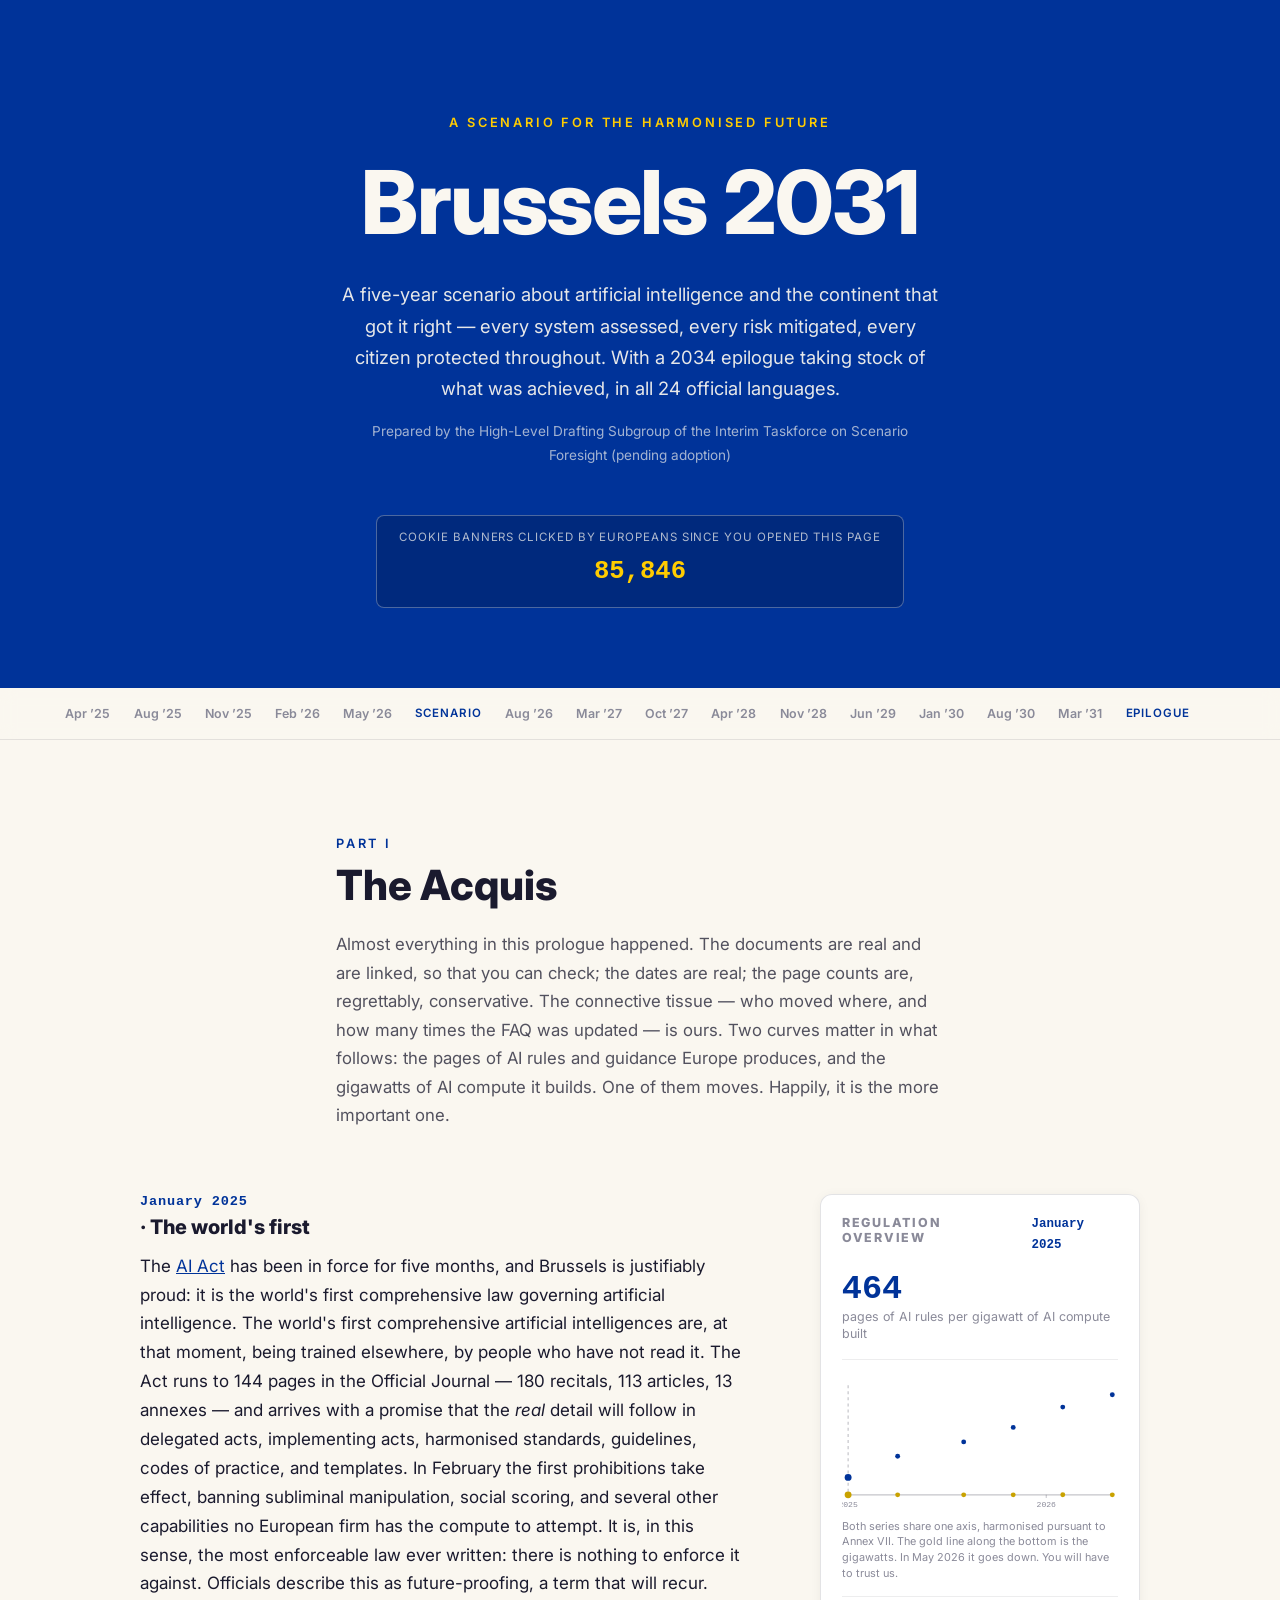
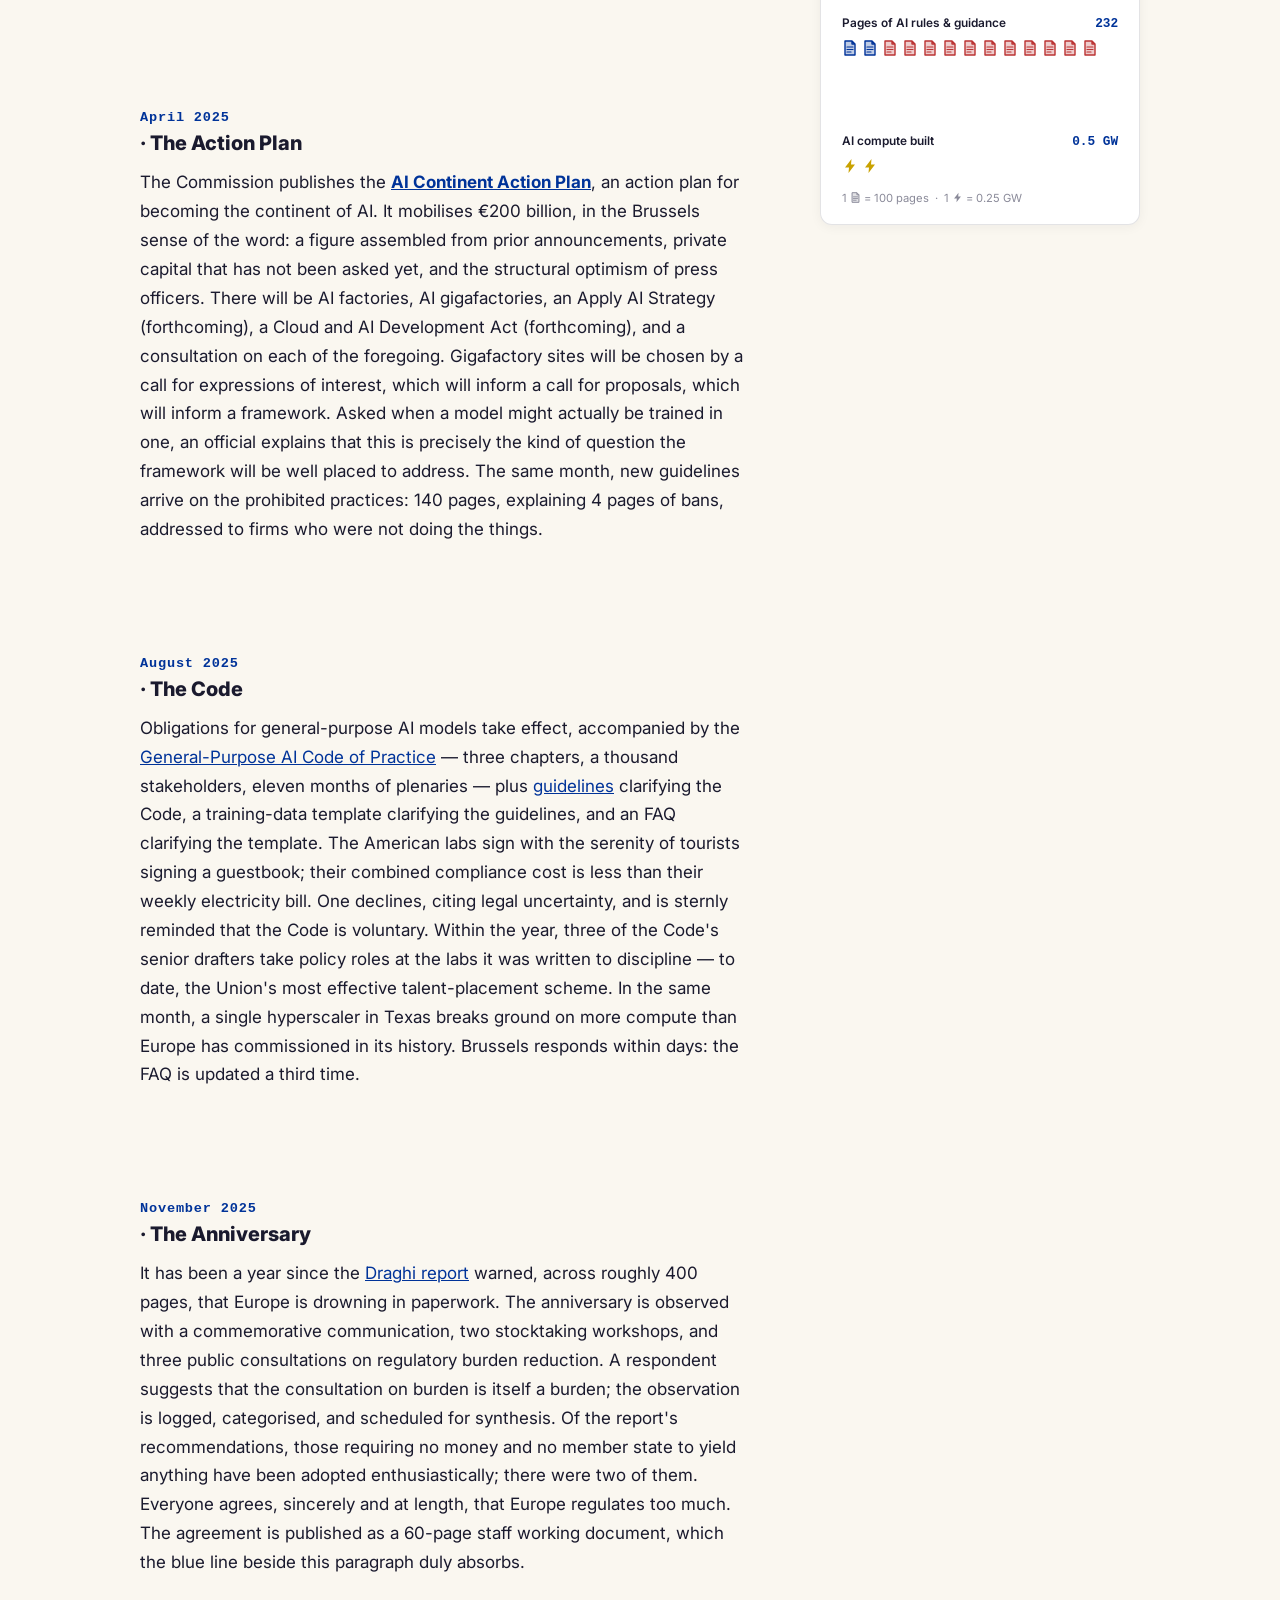
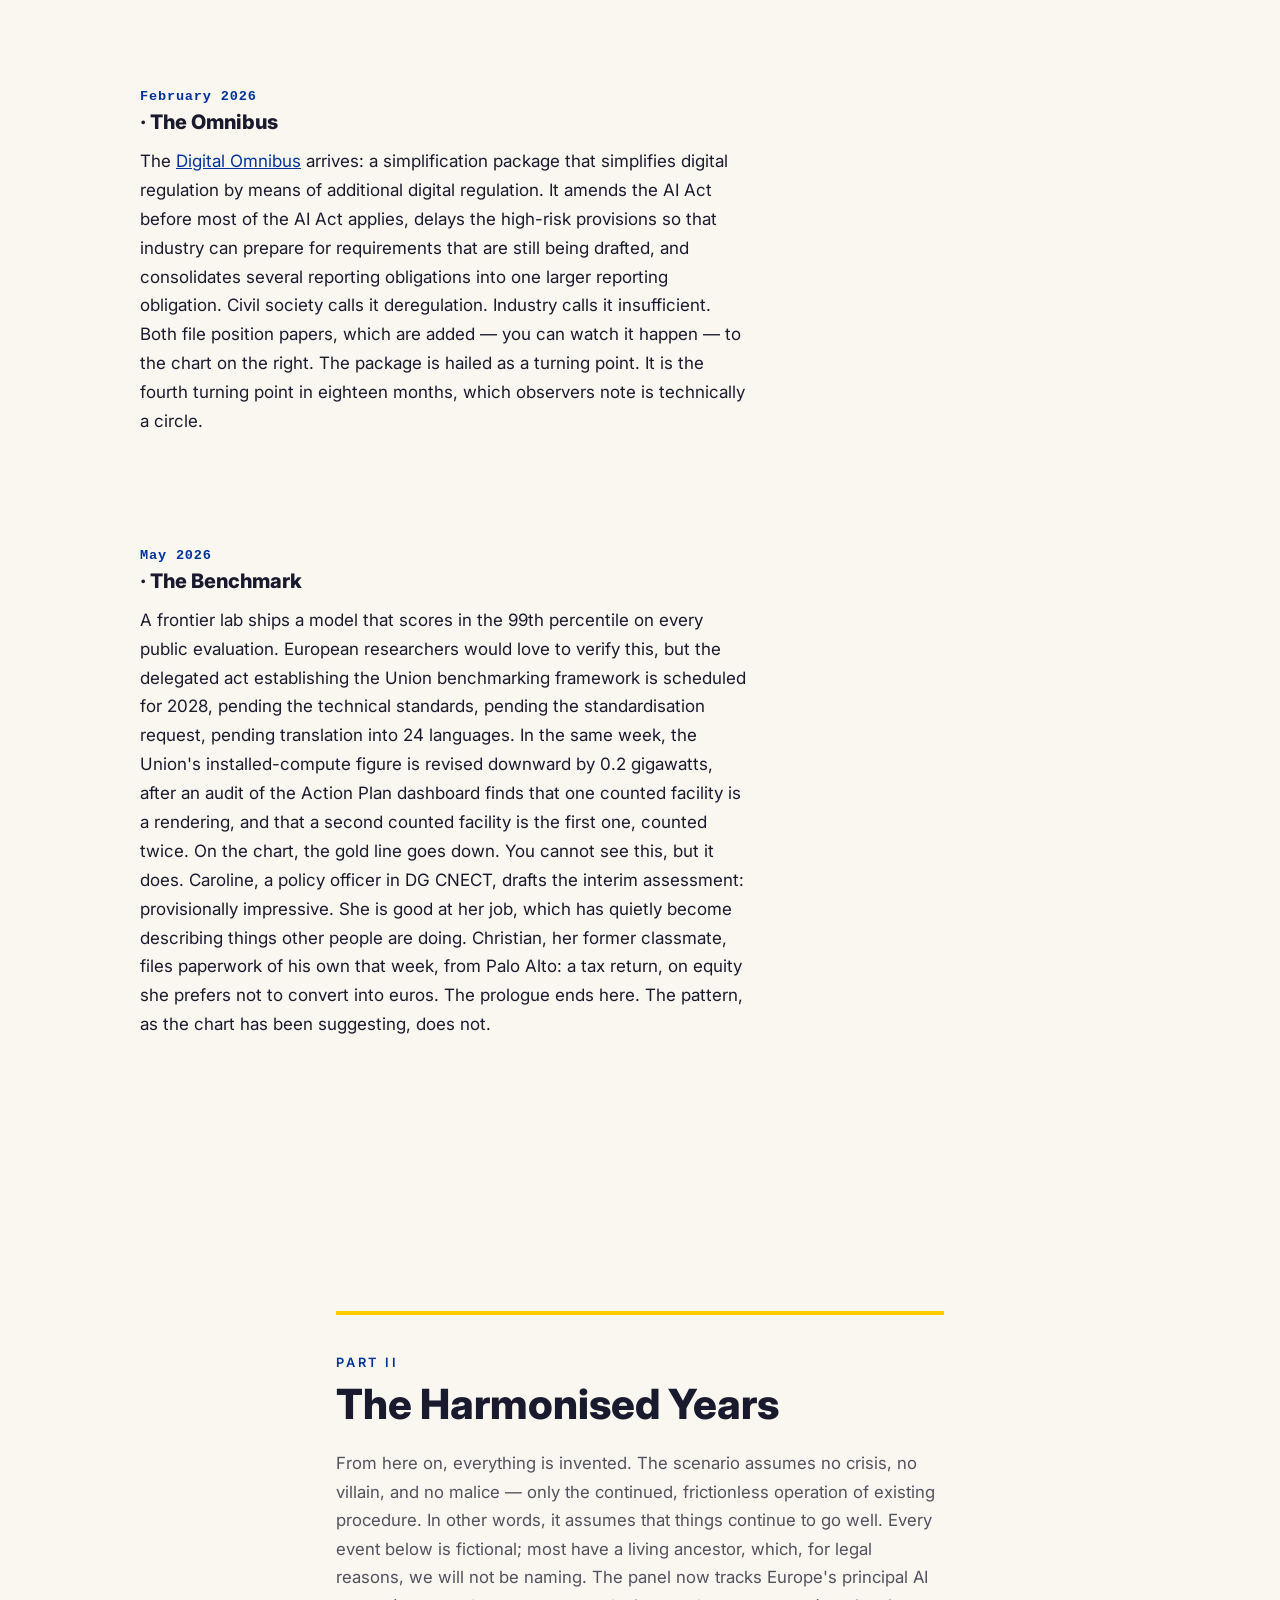
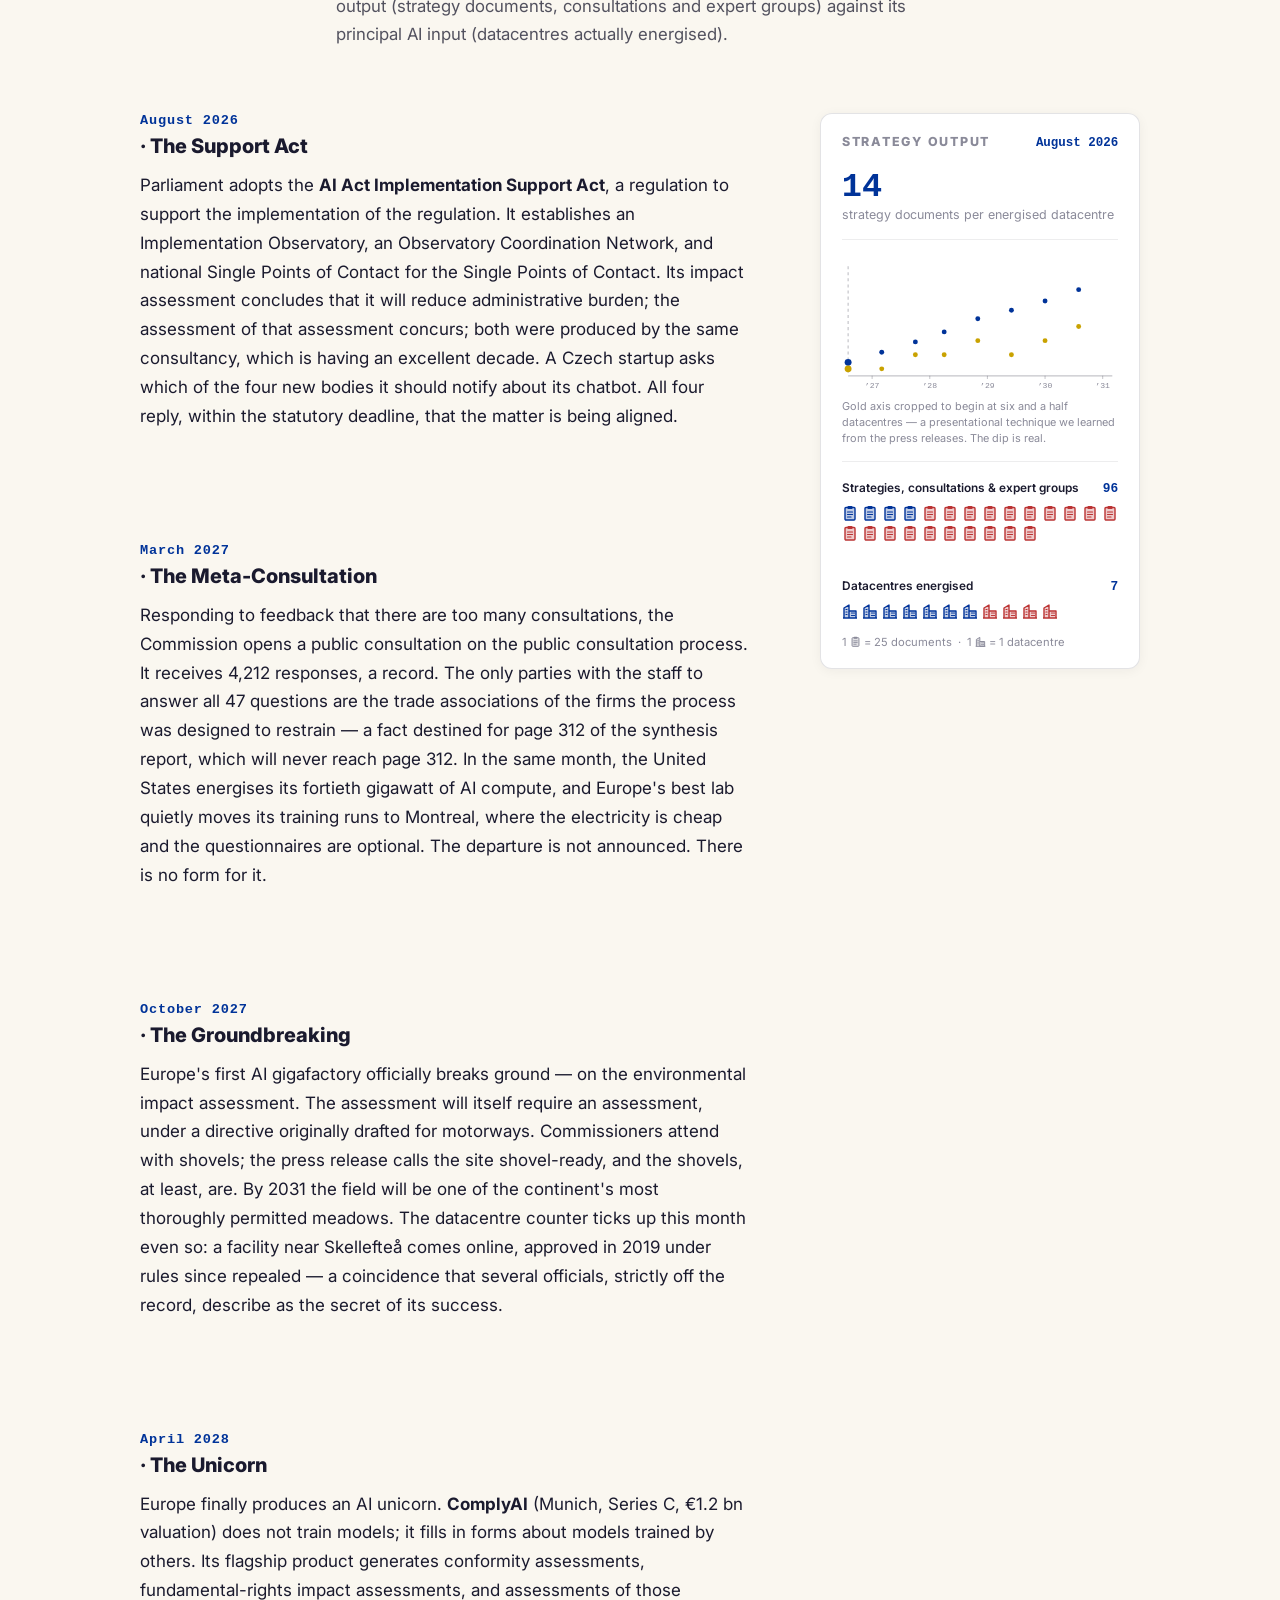
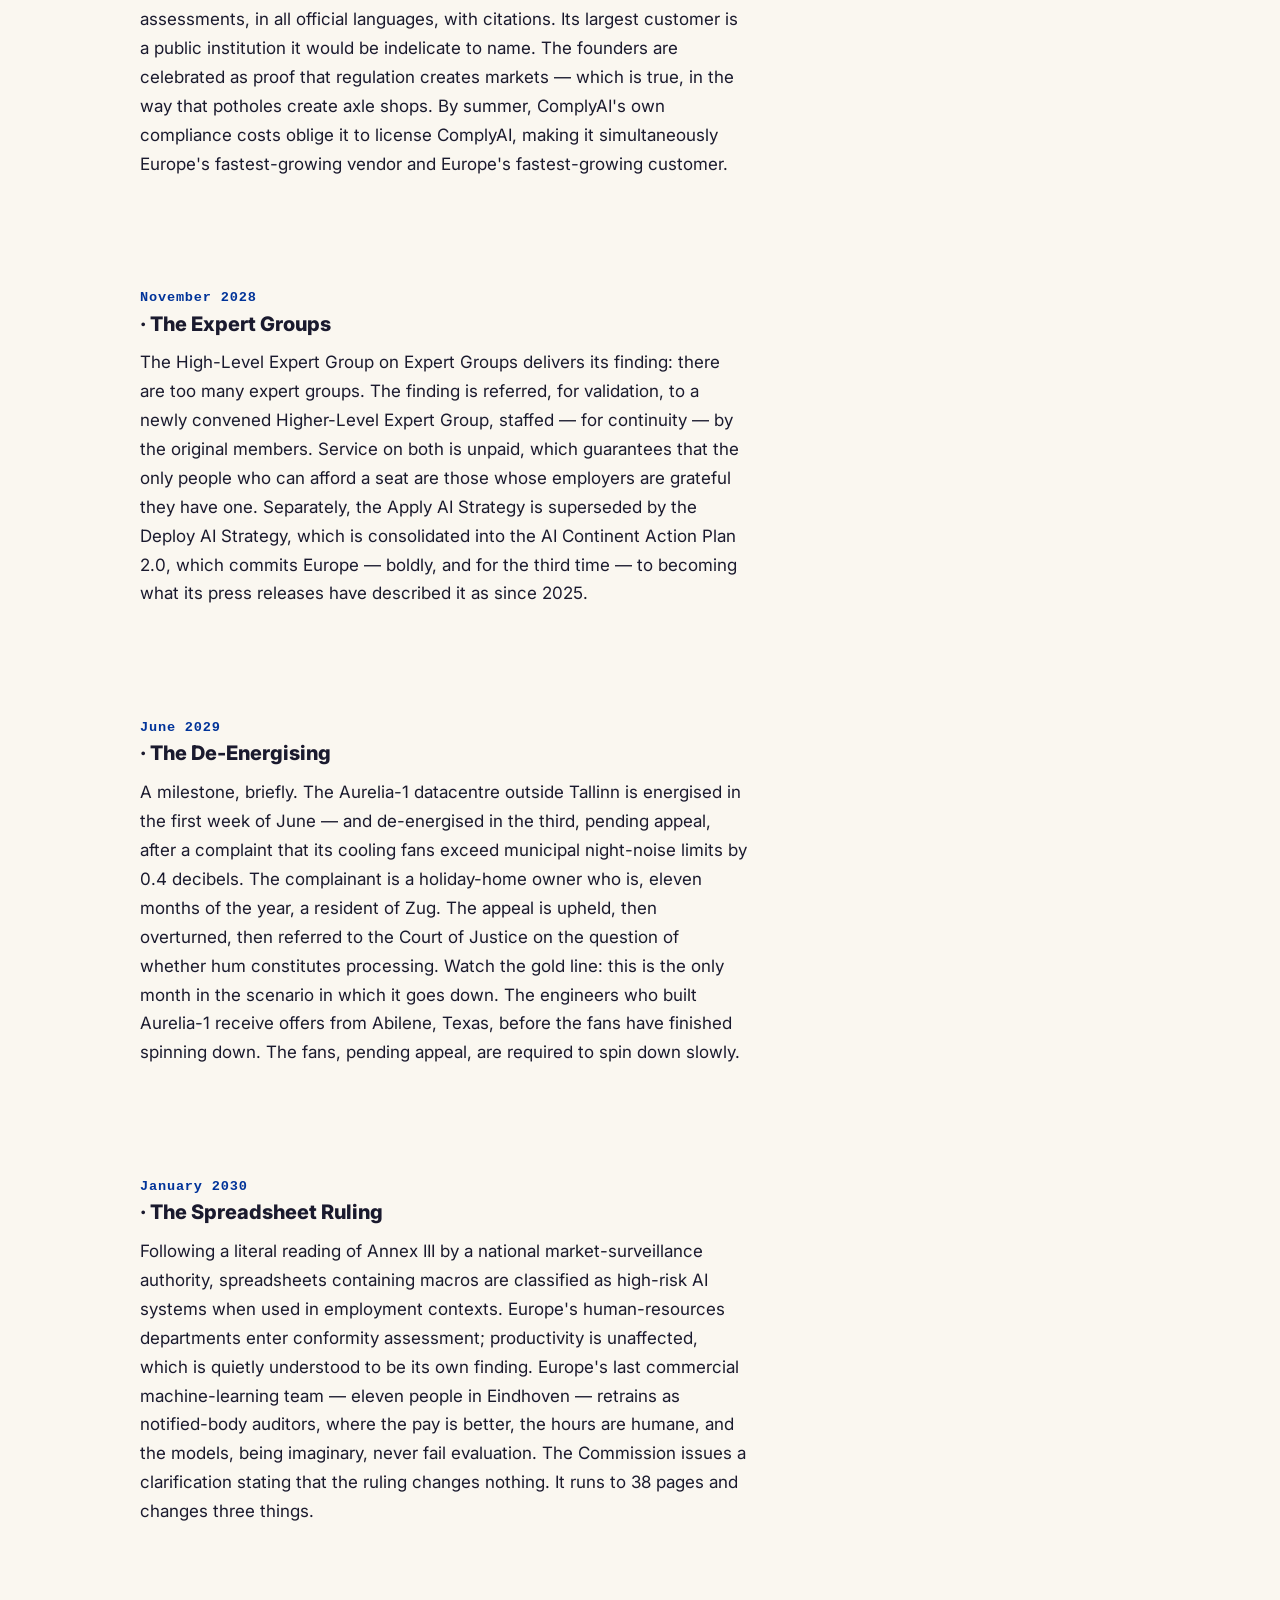
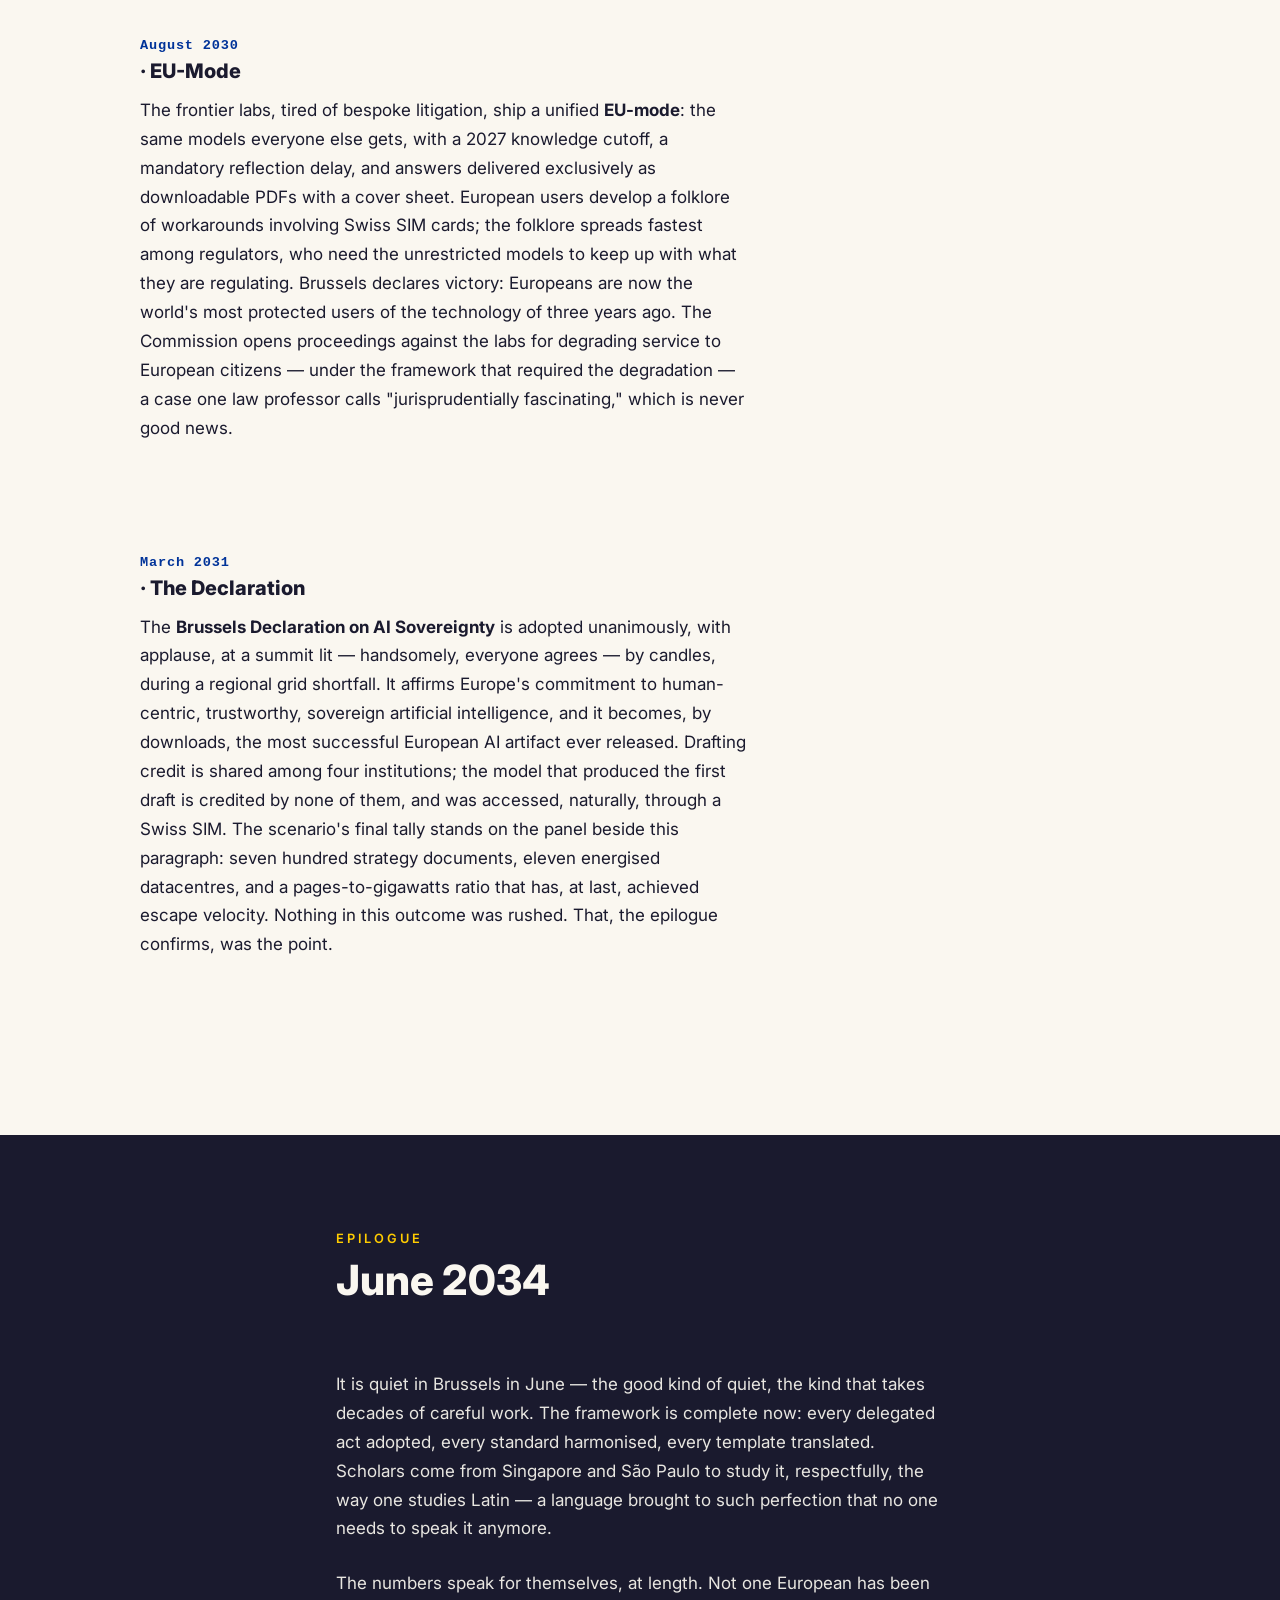
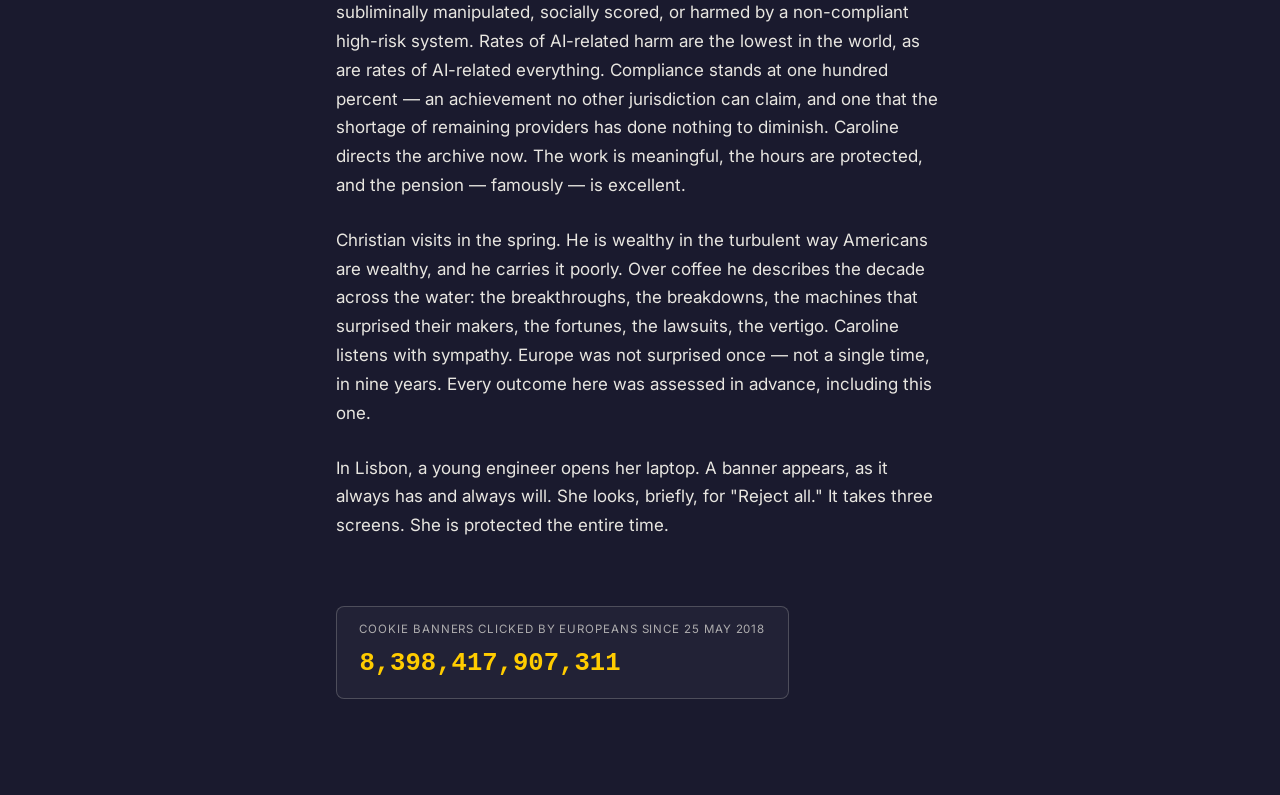
==== commit 45eec2c9: "Add social share card and Open Graph / Twitter meta tags Co-Authored-By: Claude Fable 5 <noreply@ant" ====
--- a/index.html
+++ b/index.html
@@ -5,6 +5,20 @@
 <meta name="viewport" content="width=device-width, initial-scale=1">
 <title>Brussels 2031 — What getting AI thoroughly documented means for us</title>
 <meta name="description" content="A five-year scenario in which Europe gets artificial intelligence exactly right. A parody.">
+<link rel="canonical" href="https://timhwang.github.io/brussels-2031/">
+<meta property="og:type" content="website">
+<meta property="og:site_name" content="Brussels 2031">
+<meta property="og:title" content="Brussels 2031 — What getting AI thoroughly documented means for us">
+<meta property="og:description" content="A five-year scenario in which Europe gets artificial intelligence exactly right. A parody.">
+<meta property="og:url" content="https://timhwang.github.io/brussels-2031/">
+<meta property="og:image" content="https://timhwang.github.io/brussels-2031/og-image.png">
+<meta property="og:image:width" content="1200">
+<meta property="og:image:height" content="630">
+<meta property="og:image:alt" content="Brussels 2031 — a chart of AI rules rising while gigawatts of compute stay flat along the axis">
+<meta name="twitter:card" content="summary_large_image">
+<meta name="twitter:title" content="Brussels 2031 — What getting AI thoroughly documented means for us">
+<meta name="twitter:description" content="A five-year scenario in which Europe gets artificial intelligence exactly right. A parody.">
+<meta name="twitter:image" content="https://timhwang.github.io/brussels-2031/og-image.png">
 <link rel="preconnect" href="https://fonts.googleapis.com">
 <link rel="preconnect" href="https://fonts.gstatic.com" crossorigin>
 <link href="https://fonts.googleapis.com/css2?family=Inter:wght@400;600;800&display=swap" rel="stylesheet">
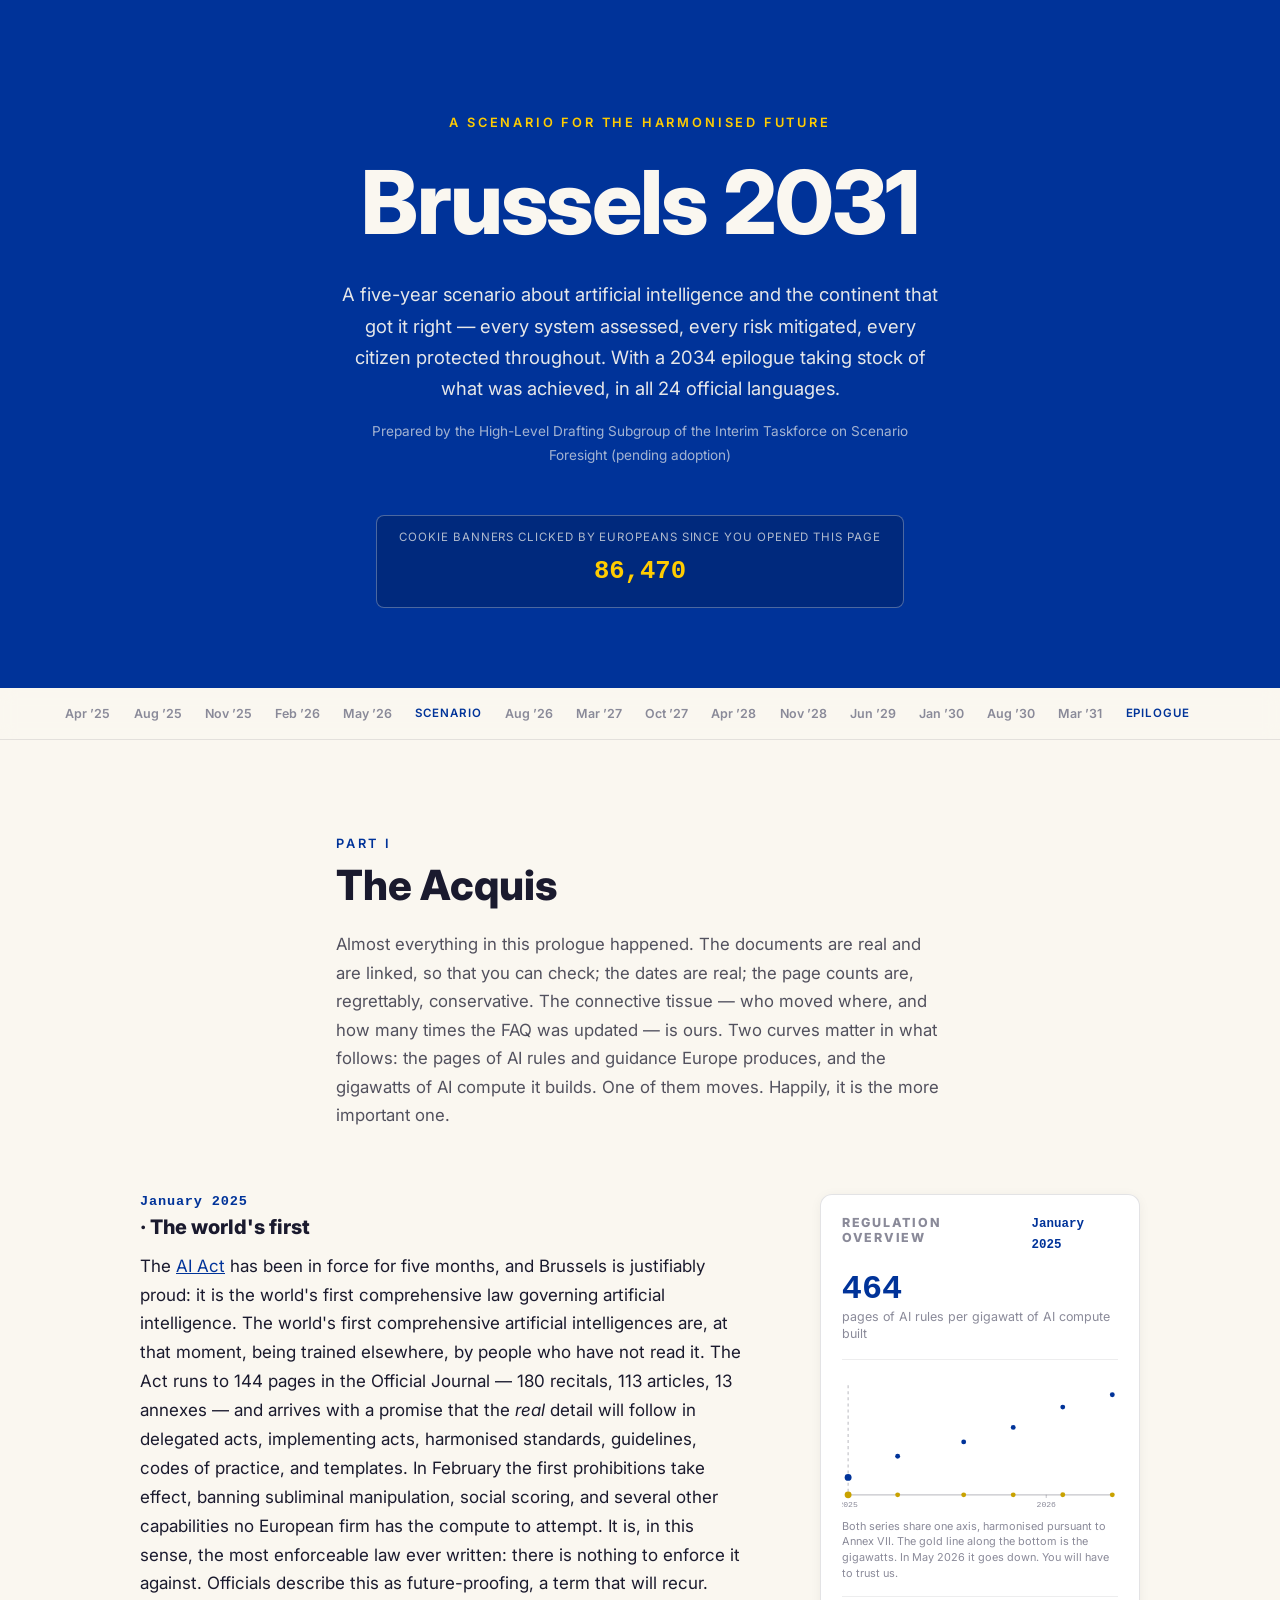
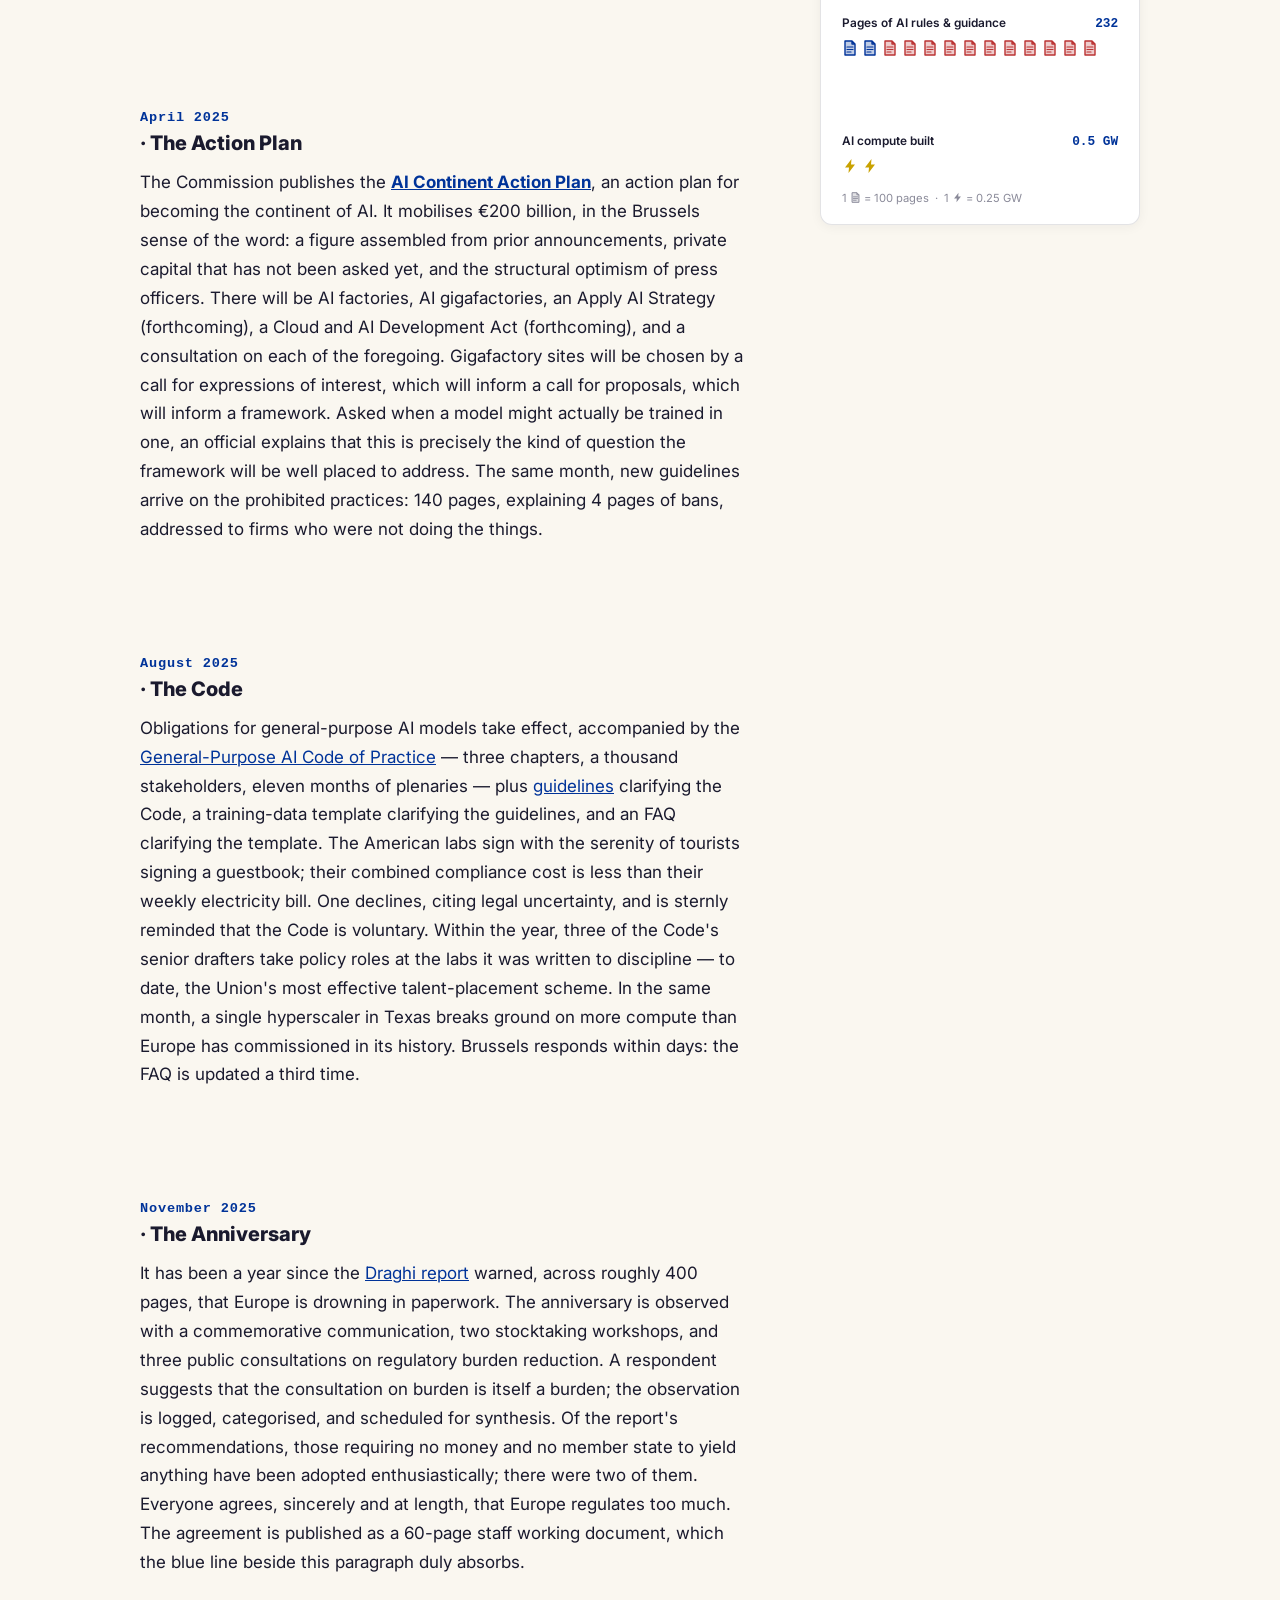
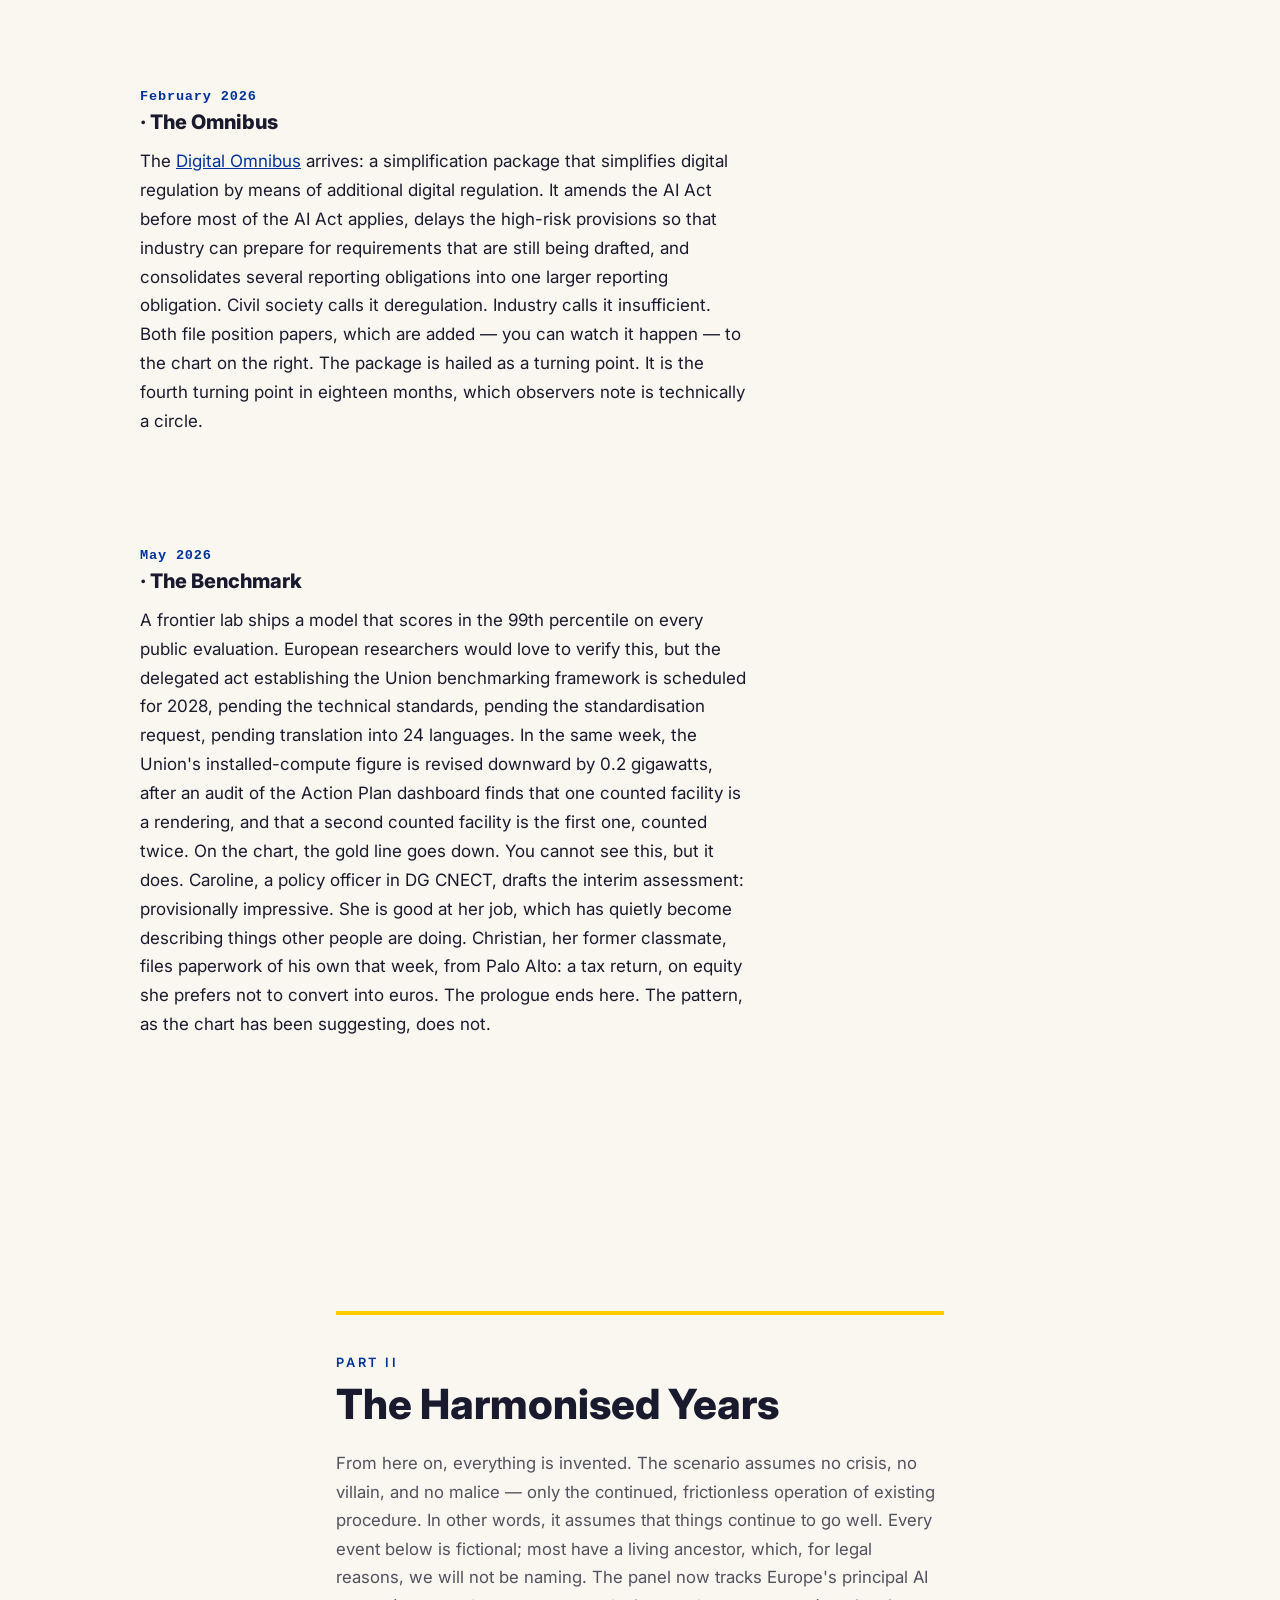
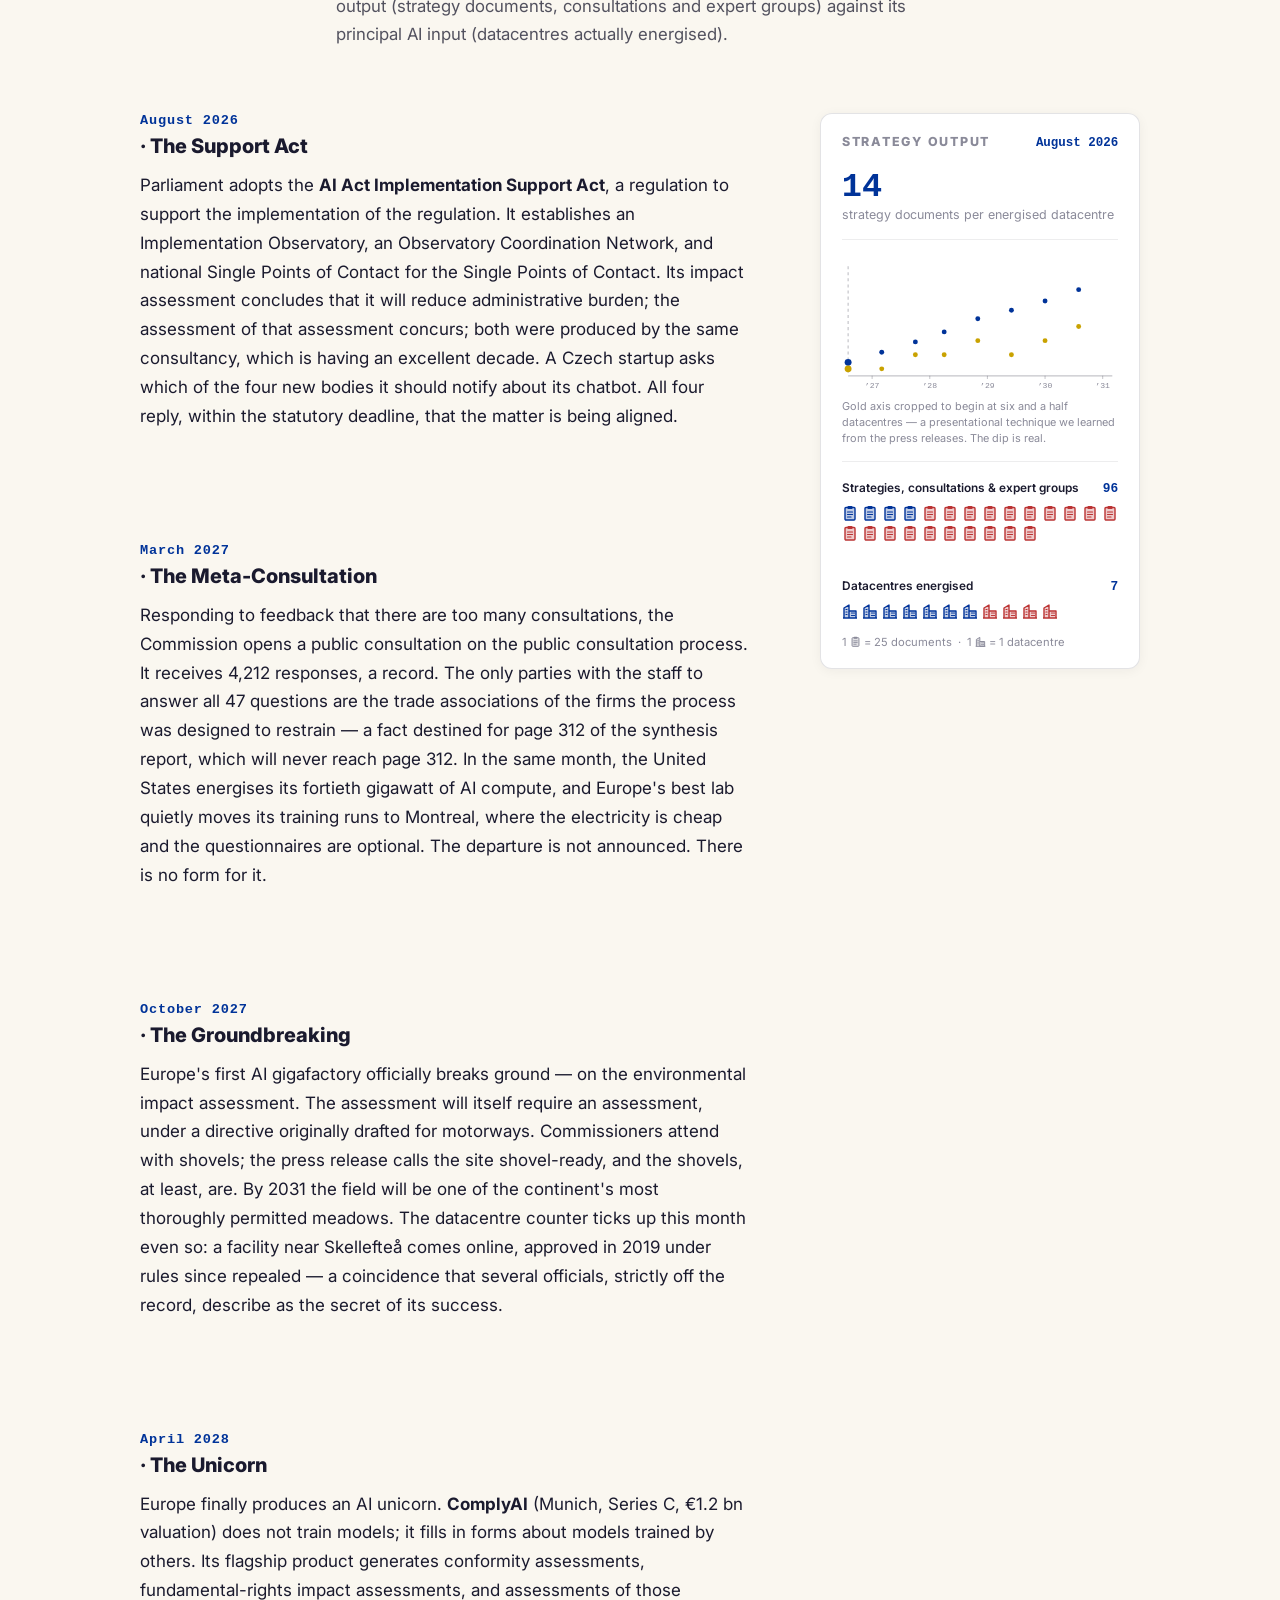
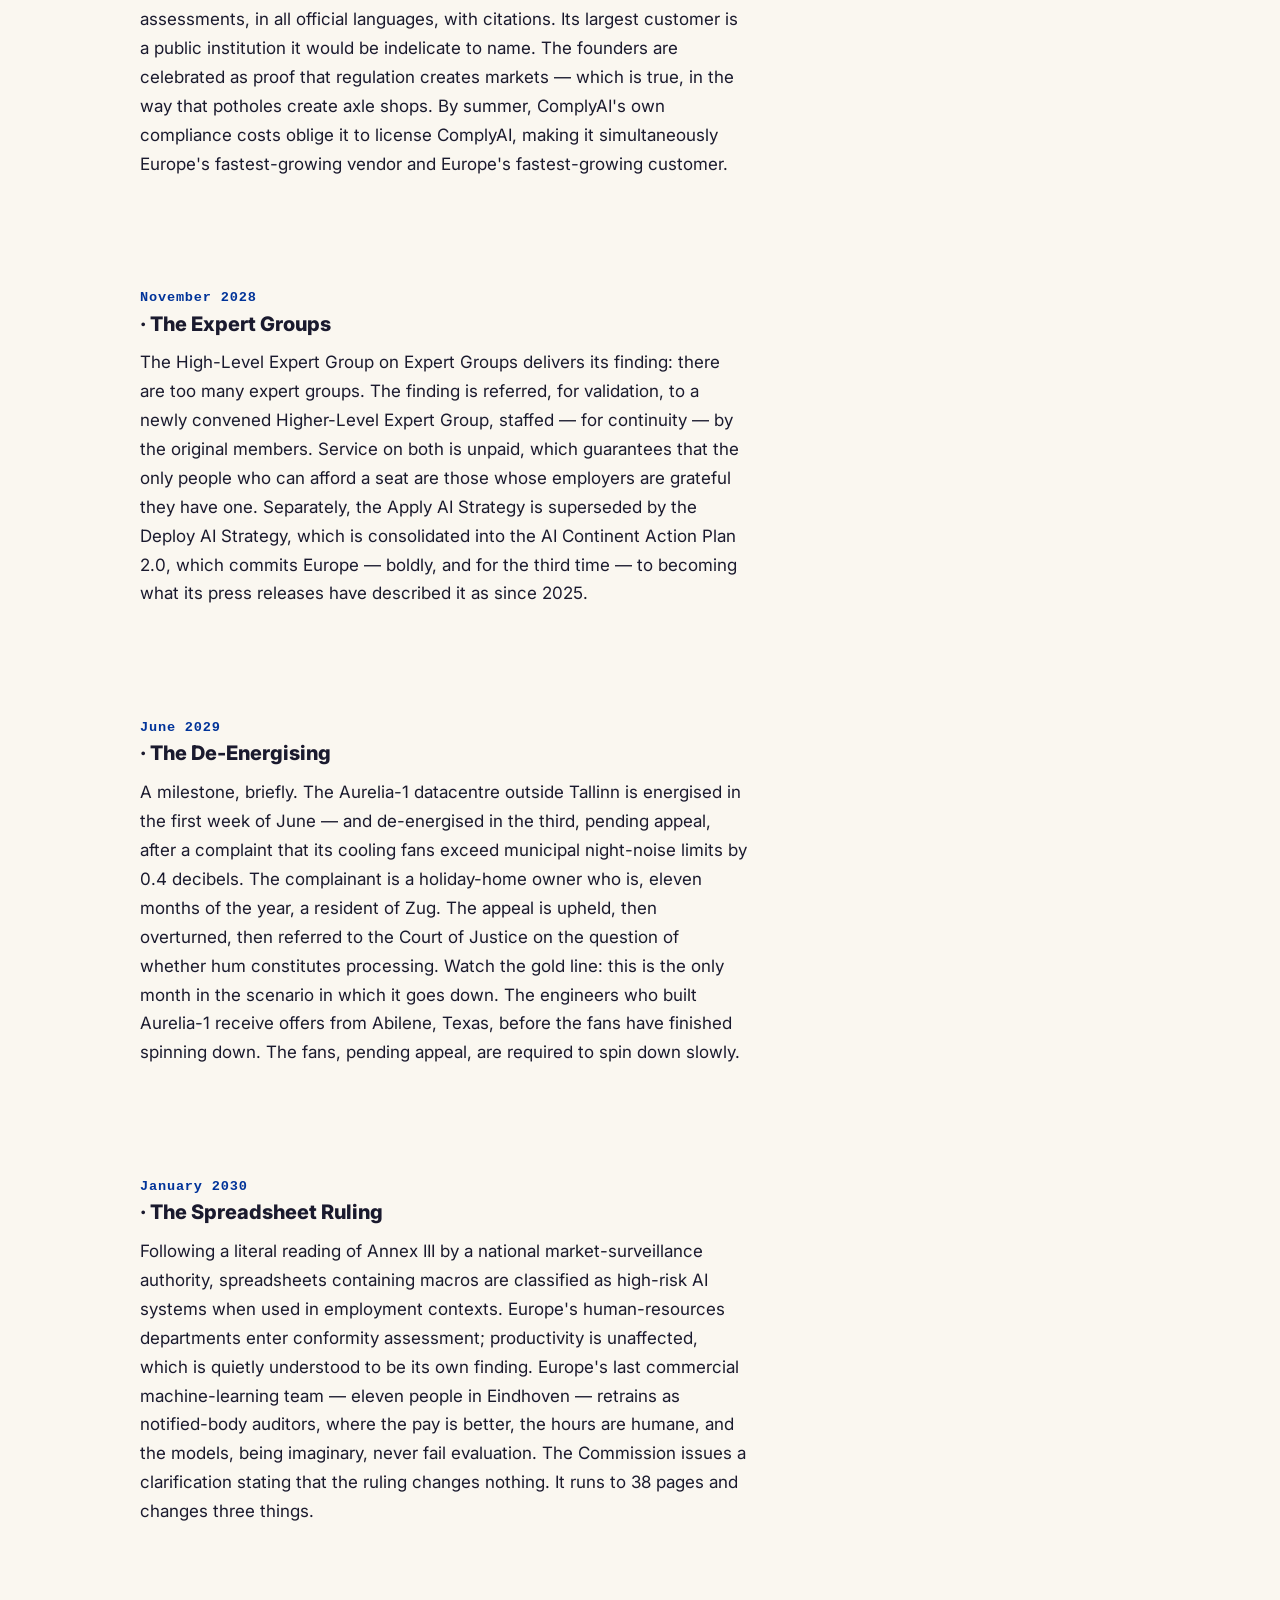
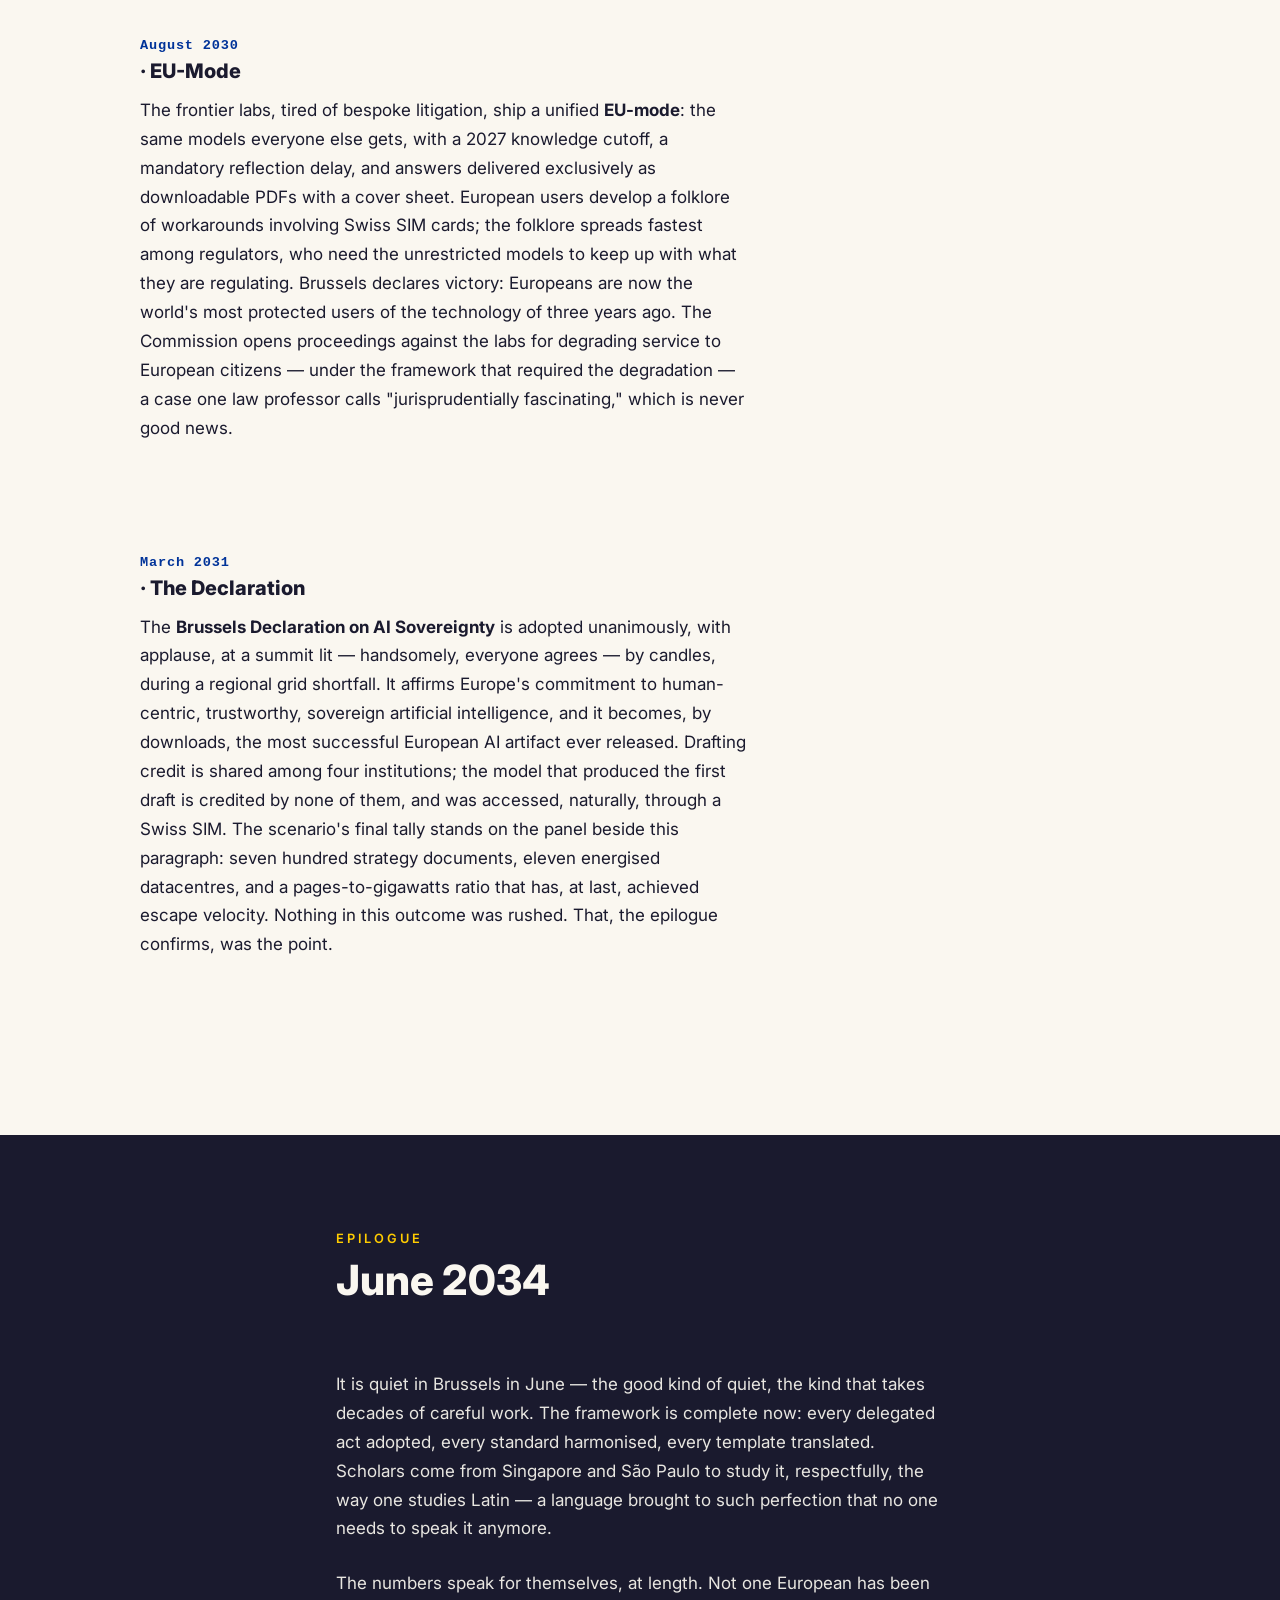
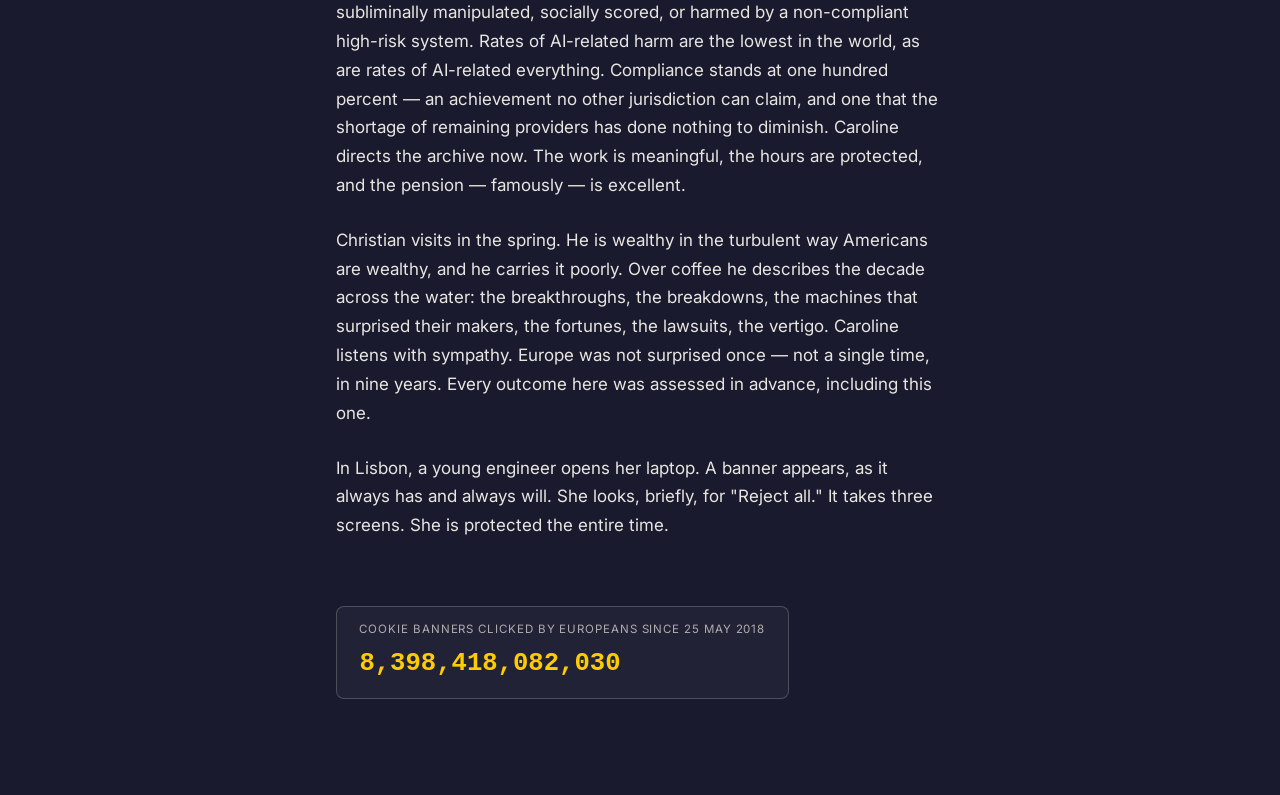
==== commit c3578d04: "Drop 'A parody' from share descriptions Co-Authored-By: Claude Fable 5 <noreply@anthropic.com>" ====
--- a/index.html
+++ b/index.html
@@ -4,12 +4,12 @@
 <meta charset="utf-8">
 <meta name="viewport" content="width=device-width, initial-scale=1">
 <title>Brussels 2031 — What getting AI thoroughly documented means for us</title>
-<meta name="description" content="A five-year scenario in which Europe gets artificial intelligence exactly right. A parody.">
+<meta name="description" content="A five-year scenario in which Europe gets artificial intelligence exactly right.">
 <link rel="canonical" href="https://timhwang.github.io/brussels-2031/">
 <meta property="og:type" content="website">
 <meta property="og:site_name" content="Brussels 2031">
 <meta property="og:title" content="Brussels 2031 — What getting AI thoroughly documented means for us">
-<meta property="og:description" content="A five-year scenario in which Europe gets artificial intelligence exactly right. A parody.">
+<meta property="og:description" content="A five-year scenario in which Europe gets artificial intelligence exactly right.">
 <meta property="og:url" content="https://timhwang.github.io/brussels-2031/">
 <meta property="og:image" content="https://timhwang.github.io/brussels-2031/og-image.png">
 <meta property="og:image:width" content="1200">
@@ -17,7 +17,7 @@
 <meta property="og:image:alt" content="Brussels 2031 — a chart of AI rules rising while gigawatts of compute stay flat along the axis">
 <meta name="twitter:card" content="summary_large_image">
 <meta name="twitter:title" content="Brussels 2031 — What getting AI thoroughly documented means for us">
-<meta name="twitter:description" content="A five-year scenario in which Europe gets artificial intelligence exactly right. A parody.">
+<meta name="twitter:description" content="A five-year scenario in which Europe gets artificial intelligence exactly right.">
 <meta name="twitter:image" content="https://timhwang.github.io/brussels-2031/og-image.png">
 <link rel="preconnect" href="https://fonts.googleapis.com">
 <link rel="preconnect" href="https://fonts.gstatic.com" crossorigin>
